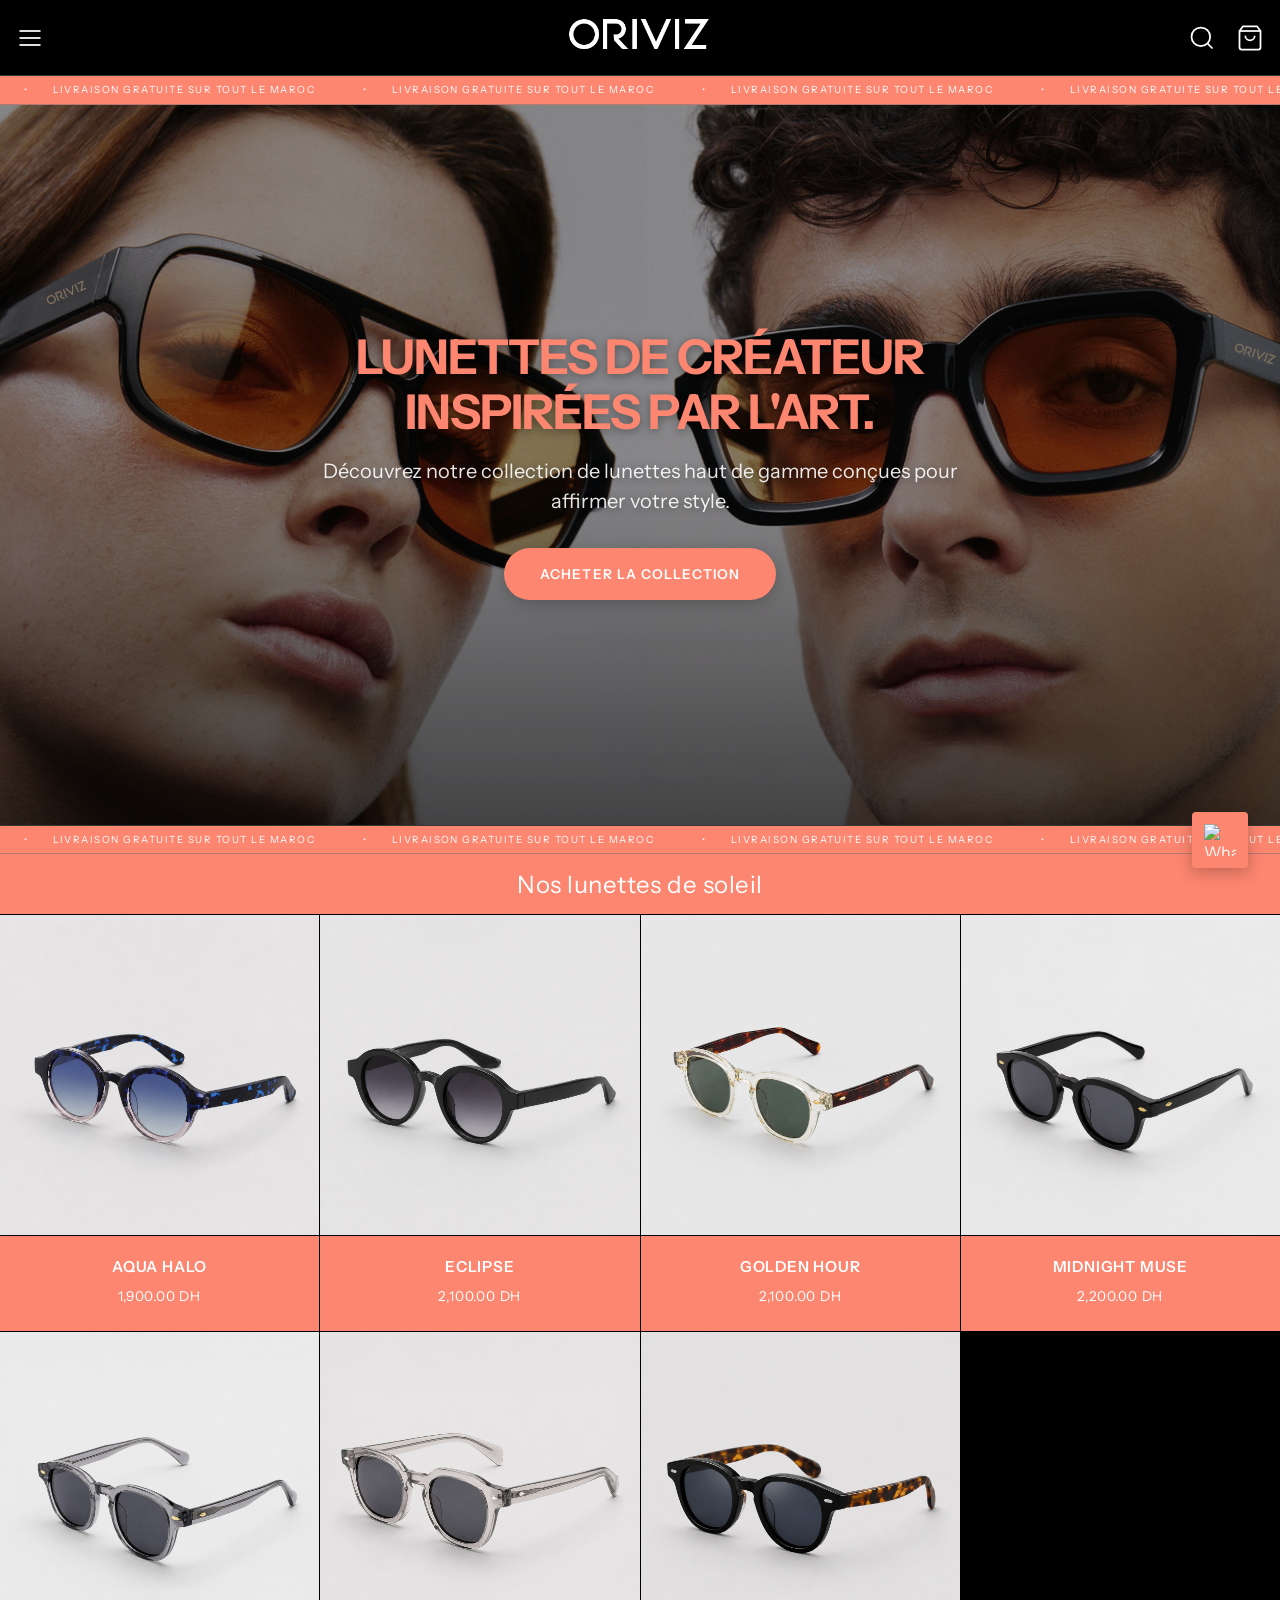
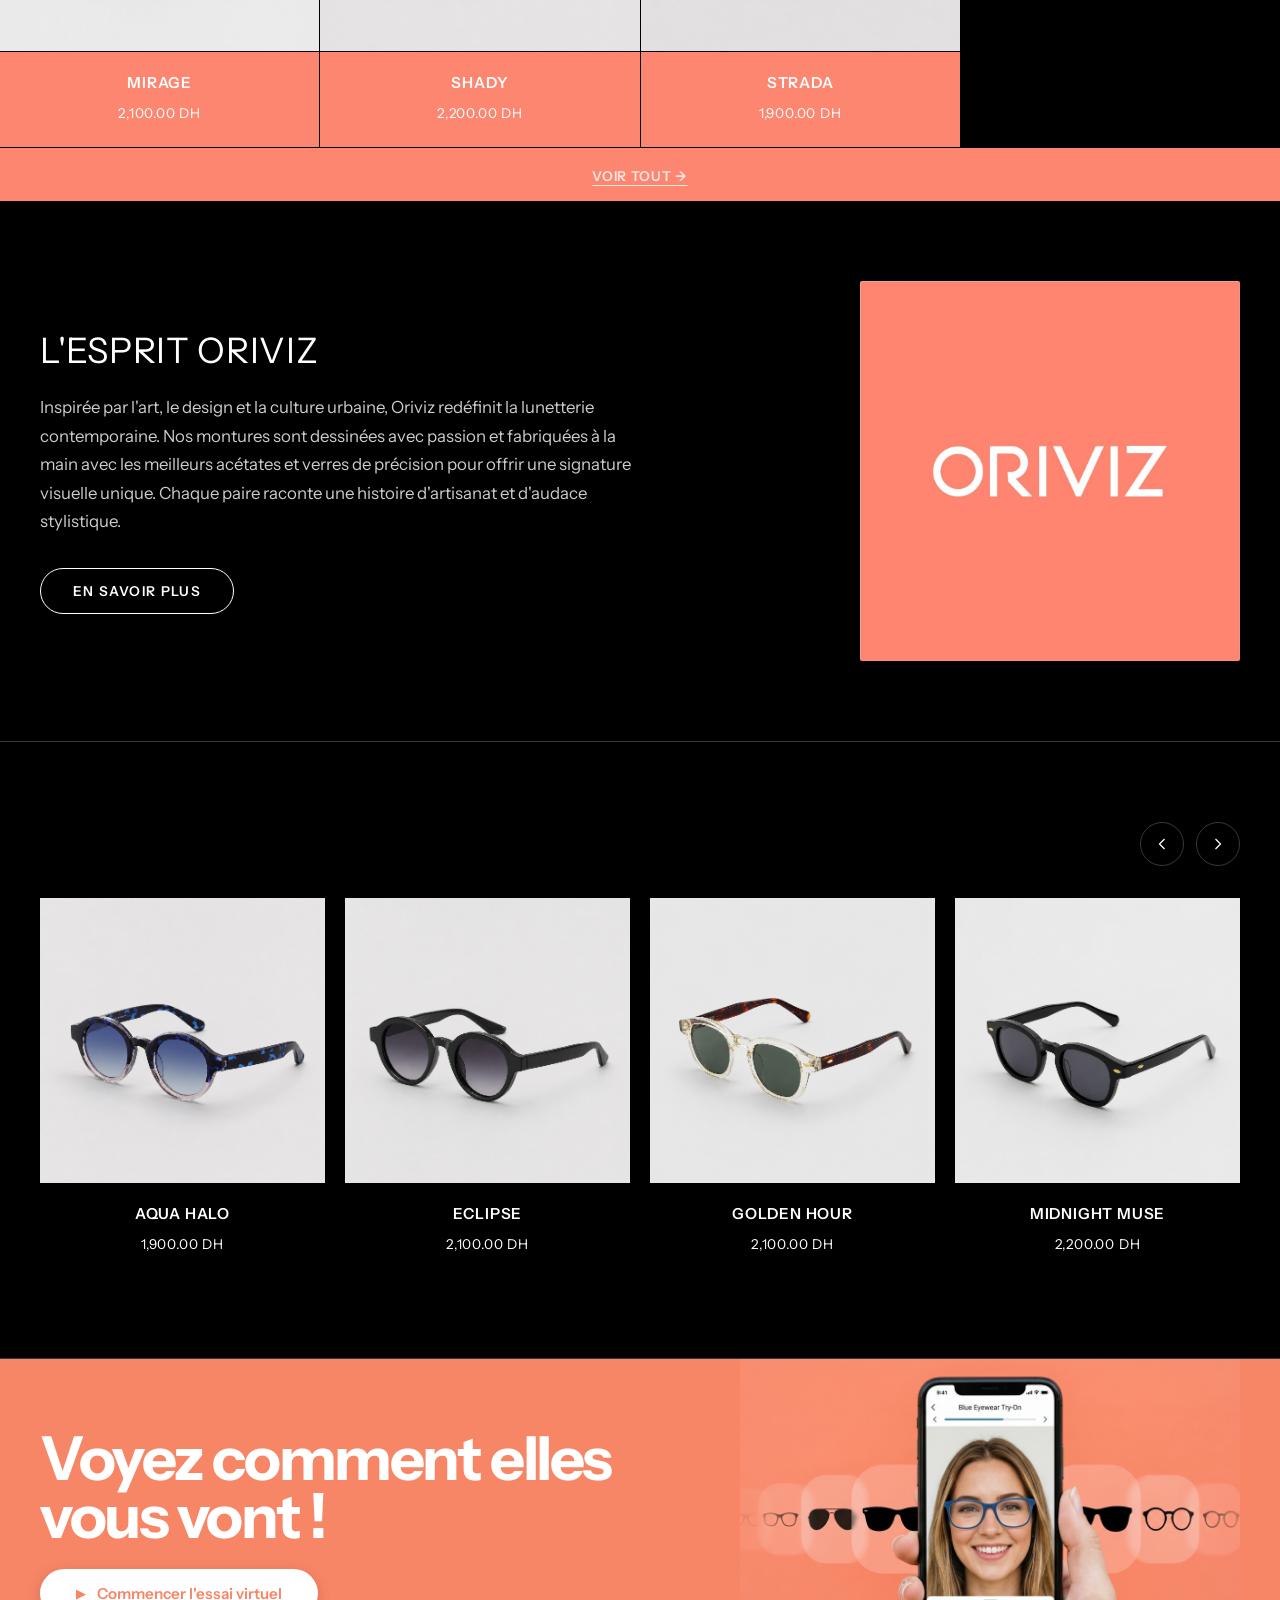
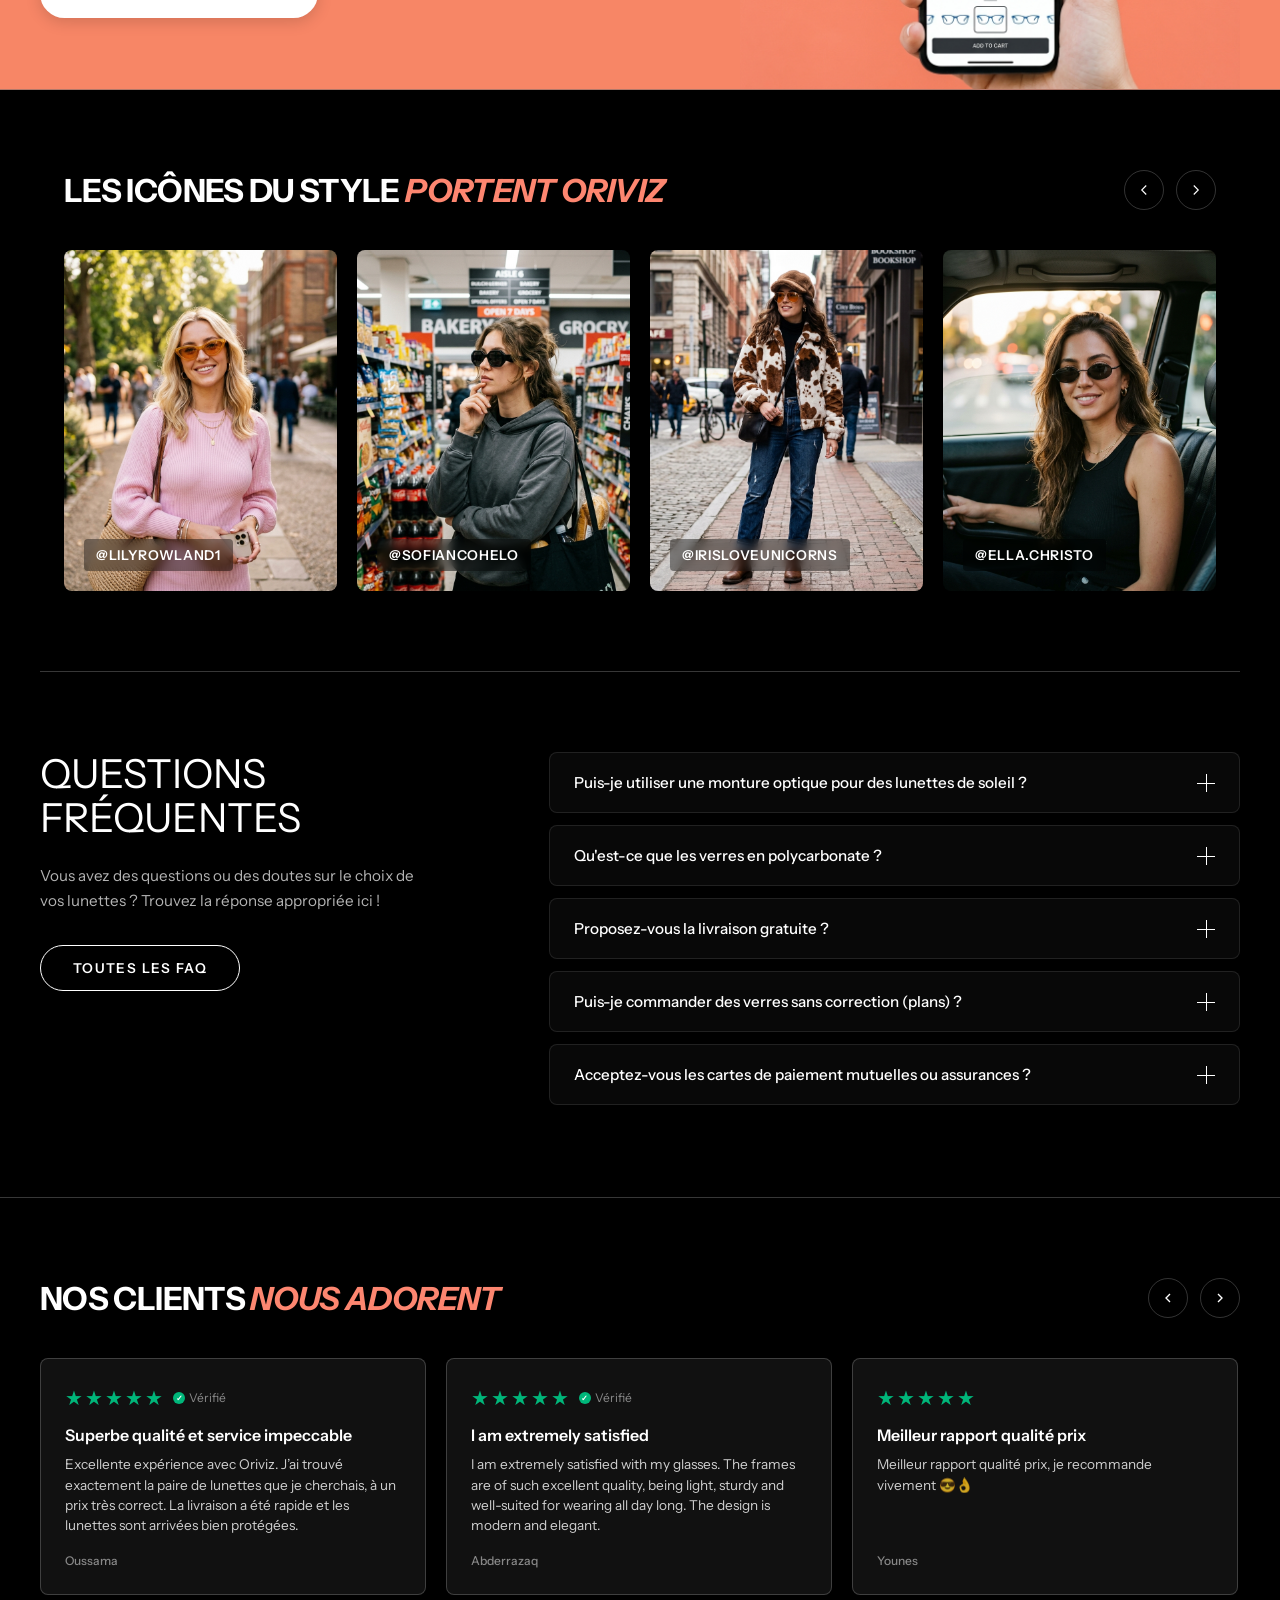
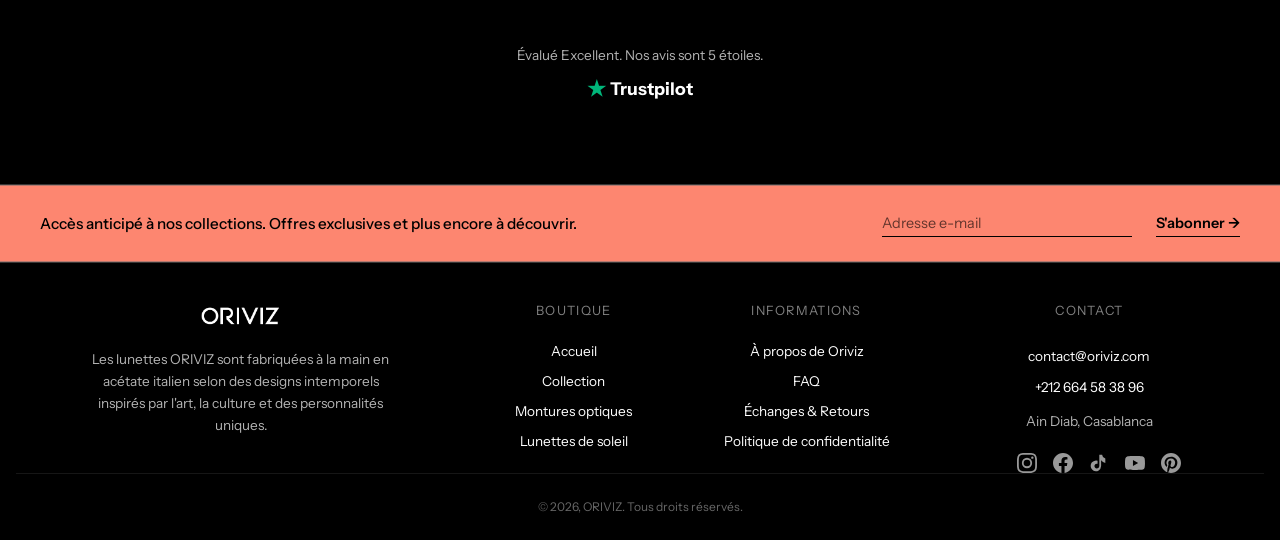
==== index.html @ ab77a243 "Initial commit – ORIVIZ website" ====
<!DOCTYPE html>
<html lang="fr">
<head>
  <meta charset="UTF-8">
  <meta name="viewport" content="width=device-width, initial-scale=1.0">
  <meta name="description" content="ORIVIZ — Lunettes de créateur fabriquées à la main en acétate italien. Montures optiques et lunettes de soleil premium inspirées par l'art, livrées gratuitement au Maroc.">
  <meta name="keywords" content="lunettes maroc, lunettes de soleil maroc, montures optiques maroc, lunettes créateur, acétate italien, lunettes haut de gamme, oriviz, eyewear casablanca, acheter lunettes en ligne maroc, lunettes de vue maroc">
  <meta name="robots" content="index, follow">
  <meta property="og:title" content="ORIVIZ | Lunettes de Créateur Fabriquées à la Main — Maroc">
  <meta property="og:description" content="Découvrez les lunettes ORIVIZ fabriquées artisanalement en acétate italien. Livraison gratuite sur tout le Maroc.">
  <meta property="og:type" content="website">
  <meta property="og:locale" content="fr_MA">
  <meta name="twitter:card" content="summary_large_image">
  <meta name="twitter:title" content="ORIVIZ | Lunettes de Créateur — Maroc">
  <meta name="twitter:description" content="Lunettes premium fabriquées à la main, inspirées par l'art et la culture. Livraison gratuite au Maroc.">
  <title>ORIVIZ | Official website – Oriviz</title>
  <link rel="stylesheet" href="css/style.css">
  <link rel="icon" type="image/png" href="/images/favicon.png">
</head>
<body>

  <!-- ====== OVERLAY ====== -->
  <div id="overlay" class="overlay"></div>

  <!-- ====== MENU DRAWER ====== -->
  <aside class="menu-drawer" aria-label="Navigation menu">
    <div class="drawer-header">
      <span style="font-size:0.85rem;">Menu</span>
      <button id="btn-menu-close" class="drawer-close" aria-label="Close menu">
        <svg viewBox="0 0 24 24" stroke="currentColor" fill="none" stroke-width="1.5"><line x1="18" y1="6" x2="6" y2="18"/><line x1="6" y1="6" x2="18" y2="18"/></svg>
        Fermer
      </button>
    </div>
    <nav id="drawer-nav"></nav>
    <div class="drawer-footer">
      <a href="https://www.instagram.com/oriviz.eyewear/" target="_blank" rel="noopener" aria-label="Instagram" style="display: inline-flex; align-items: center; justify-content: center; opacity: 0.6; transition: opacity 0.2s; color: inherit;"><svg viewBox="0 0 24 24" width="20" height="20" fill="currentColor"><path d="M12 2.163c3.204 0 3.584.012 4.85.07 3.252.148 4.771 1.691 4.919 4.919.058 1.265.069 1.645.069 4.849 0 3.205-.012 3.584-.069 4.849-.149 3.225-1.664 4.771-4.919 4.919-1.266.058-1.644.07-4.85.07-3.204 0-3.584-.012-4.849-.07-3.26-.149-4.771-1.699-4.919-4.92-.058-1.265-.07-1.644-.07-4.849 0-3.204.013-3.583.07-4.849.149-3.227 1.664-4.771 4.919-4.919 1.266-.057 1.645-.069 4.849-.069zM12 0C8.741 0 8.333.014 7.053.072 2.695.272.273 2.69.073 7.051.014 8.333 0 8.741 0 12c0 3.259.014 3.668.072 4.948.2 4.358 2.618 6.78 6.98 6.98 1.281.058 1.689.072 4.948.072 3.259 0 3.668-.014 4.948-.072 4.354-.2 6.782-2.618 6.979-6.98.059-1.28.073-1.689.073-4.948 0-3.259-.014-3.667-.072-4.947-.196-4.354-2.617-6.78-6.979-6.98C15.668.014 15.259 0 12 0zm0 5.838a6.162 6.162 0 100 12.324 6.162 6.162 0 000-12.324zM12 16a4 4 0 110-8 4 4 0 010 8zm6.406-11.845a1.44 1.44 0 100 2.881 1.44 1.44 0 000-2.881z"/></svg></a>
      <a href="https://www.facebook.com/oriviz.eyewear" target="_blank" rel="noopener" aria-label="Facebook" style="display: inline-flex; align-items: center; justify-content: center; opacity: 0.6; transition: opacity 0.2s; color: inherit;"><svg viewBox="0 0 24 24" width="20" height="20" fill="currentColor"><path d="M24 12.073c0-6.627-5.373-12-12-12s-12 5.373-12 12c0 5.99 4.388 10.954 10.125 11.854v-8.385H7.078v-3.47h3.047V9.43c0-3.007 1.792-4.669 4.533-4.669 1.312 0 2.686.235 2.686.235v2.953H15.83c-1.491 0-1.956.925-1.956 1.874v2.25h3.328l-.532 3.47h-2.796v8.385C19.612 23.027 24 18.062 24 12.073z"/></svg></a>
      <a href="https://www.tiktok.com/@oriviz.eyewear" target="_blank" rel="noopener" aria-label="TikTok" style="display: inline-flex; align-items: center; justify-content: center; opacity: 0.6; transition: opacity 0.2s; color: inherit;"><svg viewBox="0 0 24 24" width="20" height="20" fill="currentColor"><path d="M19.59 6.69a4.83 4.83 0 0 1-3.77-4.25V2h-3.45v13.67a2.89 2.89 0 0 1-5.2 1.74 2.89 2.89 0 0 1 2.31-4.64 2.93 2.93 0 0 1 .8.11V9.4a6.27 6.27 0 0 0-3.11-.12A6.35 6.35 0 0 0 2 15.63a6.35 6.35 0 0 0 9.21 5.56 6.3 6.3 0 0 0 3.32-5.46V8.66A8.3 8.3 0 0 0 19.59 12V6.69z"/></svg></a>
      <a href="https://www.youtube.com/@oriviz.eyewear" target="_blank" rel="noopener" aria-label="YouTube" style="display: inline-flex; align-items: center; justify-content: center; opacity: 0.6; transition: opacity 0.2s; color: inherit;"><svg viewBox="0 0 24 24" width="20" height="20" fill="currentColor"><path d="M23.498 6.163a3.003 3.003 0 0 0-2.11-2.11C19.518 3.545 12 3.545 12 3.545s-7.518 0-9.388.507a3.003 3.003 0 0 0-2.11 2.11C0 8.033 0 12 0 12s0 3.967.502 5.837a3.003 3.003 0 0 0 2.11 2.11c1.87.507 9.388.507 9.388.507s7.518 0 9.388-.507a3.003 3.003 0 0 0 2.11-2.11C24 15.967 24 12 24 12s0-3.967-.502-5.837zM9.545 15.568V8.432L15.818 12l-6.273 3.568z"/></svg></a>
      <a href="https://www.pinterest.com/oriviz/" target="_blank" rel="noopener" aria-label="Pinterest" style="display: inline-flex; align-items: center; justify-content: center; opacity: 0.6; transition: opacity 0.2s; color: inherit;"><svg viewBox="0 0 24 24" width="20" height="20" fill="currentColor"><path d="M12 0C5.373 0 0 5.373 0 12c0 5.084 3.163 9.426 7.627 11.174-.105-.949-.2-2.405.042-3.441.218-.937 1.407-5.965 1.407-5.965s-.359-.719-.359-1.782c0-1.668.967-2.914 2.171-2.914 1.023 0 1.518.769 1.518 1.69 0 1.029-.655 2.568-.994 3.995-.283 1.194.599 2.169 1.777 2.169 2.133 0 3.772-2.249 3.772-5.495 0-2.873-2.064-4.882-5.012-4.882-3.414 0-5.418 2.561-5.418 5.207 0 1.031.397 2.138.893 2.738a.36.36 0 0 1 .083.345l-.333 1.36c-.053.22-.174.267-.402.161-1.499-.698-2.436-2.889-2.436-4.649 0-3.785 2.75-7.262 7.929-7.262 4.163 0 7.398 2.967 7.398 6.931 0 4.136-2.607 7.464-6.227 7.464-1.216 0-2.359-.631-2.75-1.378l-.748 2.853c-.27 1.029-.999 2.321-1.49 3.116C9.937 23.77 10.942 24 12 24c6.627 0 12-5.373 12-12S18.627 0 12 0z"/></svg></a>
      <a href="https://www.linkedin.com/company/oriviz/" target="_blank" rel="noopener" aria-label="LinkedIn" style="display: inline-flex; align-items: center; justify-content: center; opacity: 0.6; transition: opacity 0.2s; color: inherit;"><svg viewBox="0 0 24 24" width="20" height="20" fill="currentColor"><path d="M20.447 20.452h-3.554v-5.569c0-1.328-.027-3.037-1.852-3.037-1.853 0-2.136 1.445-2.136 2.939v5.667H9.351V9h3.414v1.561h.046c.477-.9 1.637-1.85 3.37-1.85 3.601 0 4.267 2.37 4.267 5.455v6.286zM5.337 7.433c-1.144 0-2.063-.926-2.063-2.065 0-1.138.92-2.063 2.063-2.063 1.14 0 2.064.925 2.064 2.063 0 1.139-.925 2.065-2.064 2.065zm1.782 13.019H3.555V9h3.564v11.452zM22.225 0H1.771C.792 0 0 .774 0 1.729v20.542C0 23.227.792 24 1.771 24h20.451C23.2 24 24 23.227 24 22.271V1.729C24 .774 23.2 0 22.222 0h.003z"/></svg></a>
    </div>
  </aside>

  <!-- ====== CART DRAWER ====== -->
  <aside class="cart-drawer" aria-label="Shopping cart">
    <div class="drawer-header">
      <div class="cart-title-row">
        <h2>Votre panier</h2>
        <span>(<span id="cart-count">0</span>)</span>
      </div>
      <button id="btn-cart-close" class="drawer-close" aria-label="Close cart">
        <svg viewBox="0 0 24 24" stroke="currentColor" fill="none" stroke-width="1.5"><line x1="18" y1="6" x2="6" y2="18"/><line x1="6" y1="6" x2="18" y2="18"/></svg>
        Fermer
      </button>
    </div>
    <div class="cart-items" id="cart-items"></div>
    <div id="cart-empty" class="cart-empty-msg">Votre panier est actuellement vide.</div>
    <div class="cart-footer" id="cart-footer-section" style="display:none;">
      <div class="cart-subtotal">
        <span>Sous-total</span>
        <span id="cart-subtotal-amount">0,00 DH</span>
      </div>
      <div class="cart-shipping-note">Livraison gratuite sur tout le Maroc.</div>
      <button id="btn-checkout" class="btn-checkout">Passer la commande</button>
      <a href="#" id="cart-continue-shopping" class="cart-continue">Continuer vos achats</a>
    </div>
  </aside>

  <!-- ====== SEARCH MODAL ====== -->
  <div id="search-modal" class="search-modal">
    <div class="search-modal-inner">
      <div class="search-input-wrap">
        <svg viewBox="0 0 24 24"><circle cx="11" cy="11" r="8"/><line x1="21" y1="21" x2="16.65" y2="16.65"/></svg>
        <input type="text" id="search-input" placeholder="Rechercher des produits..." autocomplete="off">
        <button id="search-close" style="font-size:0.85rem;opacity:0.6;">ÉCHAP</button>
      </div>
      <div id="search-results" class="search-results"></div>
      <div class="search-close-hint">Appuyez sur ÉCHAP ou cliquez à l'extérieur pour fermer</div>
    </div>
  </div>

  <!-- ====== PRODUCT MODAL ====== -->
  <div id="product-modal" class="product-modal">
    <button id="modal-close" class="modal-close-btn" aria-label="Close">
      <svg viewBox="0 0 24 24" stroke="currentColor" fill="none" stroke-width="1.5"><line x1="18" y1="6" x2="6" y2="18"/><line x1="6" y1="6" x2="18" y2="18"/></svg>
    </button>
    <div class="product-modal-content">
      <div class="modal-image">
        <img id="modal-product-image" src="" alt="">
      </div>
      <div class="modal-details">
        <h2 id="modal-product-name"></h2>
        <div class="modal-price" id="modal-product-price"></div>
        <p class="modal-desc" id="modal-product-desc"></p>
        <button id="modal-add-btn" class="modal-add-btn" data-id="">Ajouter au panier</button>
      </div>
    </div>
  </div>

  <!-- ====== HEADER ====== -->
  <header class="site-header" id="home">
    <div class="header-inner">
      <div class="header-left">
        <button id="btn-menu" class="header-btn btn-menu-toggle" aria-label="Open menu">
          <svg viewBox="0 0 24 24"><line x1="3" y1="6" x2="21" y2="6"/><line x1="3" y1="12" x2="21" y2="12"/><line x1="3" y1="18" x2="21" y2="18"/></svg>
        </button>
      </div>

      <div class="header-center">
        <a href="#home" class="logo-link">
          <img class="logo-img" src="/images/logo.png" alt="ORIVIZ">
        </a>
      </div>

      <div class="header-right">
        <button id="btn-search" class="header-btn" aria-label="Search">
          <svg viewBox="0 0 24 24"><circle cx="11" cy="11" r="8"/><line x1="21" y1="21" x2="16.65" y2="16.65"/></svg>
        </button>
        <button id="btn-cart" class="header-btn" aria-label="Cart">
          <svg viewBox="0 0 24 24"><path d="M6 2L3 6v14a2 2 0 002 2h14a2 2 0 002-2V6l-3-4z"/><line x1="3" y1="6" x2="21" y2="6"/><path d="M16 10a4 4 0 01-8 0"/></svg>
          <span id="header-cart-count" class="cart-count" style="display:none;">0</span>
        </button>
      </div>
    </div>
  </header>

  <!-- ====== MAIN CONTENT ====== -->
  <main>

    <!-- Marquee 1 -->
    <section class="marquee-section marquee-section--accent">
      <div class="marquee-container"></div>
    </section>

    <!-- Hero Slider -->
    <section class="hero-section">
      <div class="hero-slider" id="hero-slider"></div>
      <div class="hero-content">
        <h1 class="hero-title">Lunettes de créateur inspirées par l'art.</h1>
        <p class="hero-desc">Découvrez notre collection de lunettes haut de gamme conçues pour affirmer votre style.</p>
        <a href="/shop" class="hero-cta-btn">Acheter la collection</a>
      </div>
    </section>

    <!-- Marquee 2 -->
    <section class="marquee-section marquee-section--accent">
      <div class="marquee-container"></div>
    </section>

    <!-- ===== PRESCRIPTION GLASSES ===== -->
    <section id="frames" class="section--accent">
      <div class="section-heading">
        <h2>Nos lunettes de soleil</h2>
      </div>
      <div class="product-grid" id="grid-frames"></div>
      <div class="section-footer">
        <a href="/shop" class="view-all-link">Voir tout &rarr;</a>
      </div>
    </section>
    <!-- ===== BRAND STORY SECTION ===== -->
    <section class="brand-story-section">
      <div class="brand-story-container">
        <div class="brand-story-content">
          <h2 class="brand-story-title">L'Esprit Oriviz</h2>
          <p class="brand-story-text">
            Inspirée par l'art, le design et la culture urbaine, Oriviz redéfinit la lunetterie contemporaine. Nos montures sont dessinées avec passion et fabriquées à la main avec les meilleurs acétates et verres de précision pour offrir une signature visuelle unique. Chaque paire raconte une histoire d'artisanat et d'audace stylistique.
          </p>
          <a href="/about" class="brand-story-btn">En savoir plus</a>
        </div>
        <div class="brand-story-image-wrap">
          <img src="/images/oriviz-brand.png" alt="L'Esprit Oriviz" loading="lazy">
        </div>
      </div>
    </section>






    <!-- ===== PRODUCT CAROUSEL SECTION ===== -->
    <section class="product-carousel-section">
      <div class="product-carousel-header">
        <div class="product-carousel-nav">
          <button id="prod-prev" class="prod-nav-btn" aria-label="Précédent">
            <svg viewBox="0 0 24 24" fill="none" stroke="currentColor" stroke-width="1.5"><polyline points="15 18 9 12 15 6"/></svg>
          </button>
          <button id="prod-next" class="prod-nav-btn" aria-label="Suivant">
            <svg viewBox="0 0 24 24" fill="none" stroke="currentColor" stroke-width="1.5"><polyline points="9 18 15 12 9 6"/></svg>
          </button>
        </div>
      </div>

      <div class="product-carousel-container" id="product-slider">
        <!-- Rendered dynamically via javascript -->
      </div>
    </section>

    <!-- ===== VIRTUAL TRY-ON BANNER ===== -->
    <section class="virtual-tryon-section">
      <div class="virtual-tryon-container">
        <div class="virtual-tryon-content">
          <h2 class="virtual-tryon-title">Voyez comment elles vous vont !</h2>
          <div class="virtual-tryon-btn-wrapper" id="tryon-wrapper">
            <button class="virtual-tryon-btn" type="button">
              <span class="play-icon">&#9654;</span> Commencer l'essai virtuel
            </button>
            <span class="virtual-tryon-tooltip">Bientôt disponible !</span>
          </div>
        </div>
        <div class="virtual-tryon-image">
          <img src="/images/virtual_tryon_mockup.png" alt="Essai Virtuel Oriviz" loading="lazy">
        </div>
      </div>
    </section>

    <!-- ===== STYLE ICONS (UGC CAROUSEL) ===== -->
    <section class="ugc-section">
      <div class="ugc-header">
        <h2 class="ugc-title">Les icônes du style <span class="italic-accent">portent Oriviz</span></h2>
        <div class="ugc-nav">
          <button id="ugc-prev" class="ugc-nav-btn" aria-label="Précédent">
            <svg viewBox="0 0 24 24" fill="none" stroke="currentColor" stroke-width="1.5"><polyline points="15 18 9 12 15 6"/></svg>
          </button>
          <button id="ugc-next" class="ugc-nav-btn" aria-label="Suivant">
            <svg viewBox="0 0 24 24" fill="none" stroke="currentColor" stroke-width="1.5"><polyline points="9 18 15 12 9 6"/></svg>
          </button>
        </div>
      </div>
      
      <div class="ugc-carousel-container" id="ugc-carousel">
        <div class="ugc-card">
          <img src="images/ugc_lily.png" alt="@LILYROWLAND1">
          <div class="ugc-handle">@LILYROWLAND1</div>
        </div>
        <div class="ugc-card">
          <img src="images/ugc_sofia.png" alt="@SOFIANCOHELO">
          <div class="ugc-handle">@SOFIANCOHELO</div>
        </div>
        <div class="ugc-card">
          <img src="images/ugc_iris.png" alt="@IRISLOVEUNICORNS">
          <div class="ugc-handle">@IRISLOVEUNICORNS</div>
        </div>
        <div class="ugc-card">
          <img src="images/ugc_ella.png" alt="@ELLA.CHRISTO">
          <div class="ugc-handle">@ELLA.CHRISTO</div>
        </div>
      </div>
    </section>

    <!-- ===== HOME FAQ SECTION ===== -->
    <section class="home-faq-section">
      <div class="home-faq-container">
        <!-- Left Column: Titles & Button -->
        <div class="home-faq-info">
          <h2 class="home-faq-title">Questions<br>Fréquentes</h2>
          <p class="home-faq-subtitle">Vous avez des questions ou des doutes sur le choix de vos lunettes ? Trouvez la réponse appropriée ici !</p>
          <a href="/faq" class="home-faq-btn">Toutes les FAQ</a>
        </div>

        <!-- Right Column: Accordion -->
        <div class="home-faq-accordion">
          <div class="accordion-item">
            <button class="accordion-trigger">
              <span>Puis-je utiliser une monture optique pour des lunettes de soleil ?</span>
              <span class="icon-plus"></span>
            </button>
            <div class="accordion-content">
              <div class="accordion-content-inner">
                Oui, la plupart de nos montures optiques peuvent être équipées de verres solaires teintés, avec ou sans correction.
              </div>
            </div>
          </div>

          <div class="accordion-item">
            <button class="accordion-trigger">
              <span>Qu'est-ce que les verres en polycarbonate ?</span>
              <span class="icon-plus"></span>
            </button>
            <div class="accordion-content">
              <div class="accordion-content-inner">
                Le polycarbonate est un matériau ultra-léger et extrêmement résistant aux impacts, idéal pour un usage quotidien et les activités sportives de plein air.
              </div>
            </div>
          </div>

          <div class="accordion-item">
            <button class="accordion-trigger">
              <span>Proposez-vous la livraison gratuite ?</span>
              <span class="icon-plus"></span>
            </button>
            <div class="accordion-content">
              <div class="accordion-content-inner">
                Oui, nous offrons la livraison standard gratuite pour toutes les commandes au Maroc sans minimum d'achat.
              </div>
            </div>
          </div>

          <div class="accordion-item">
            <button class="accordion-trigger">
              <span>Puis-je commander des verres sans correction (plans) ?</span>
              <span class="icon-plus"></span>
            </button>
            <div class="accordion-content">
              <div class="accordion-content-inner">
                Absolument. Si vous portez des lunettes uniquement pour le style ou la protection contre la lumière bleue, vous pouvez choisir des verres sans correction (plans).
              </div>
            </div>
          </div>

          <div class="accordion-item">
            <button class="accordion-trigger">
              <span>Acceptez-vous les cartes de paiement mutuelles ou assurances ?</span>
              <span class="icon-plus"></span>
            </button>
            <div class="accordion-content">
              <div class="accordion-content-inner">
                Nous fournissons une facture détaillée et certifiée pour chaque commande afin de vous permettre de demander votre remboursement auprès de votre mutuelle ou assurance santé.
              </div>
            </div>
          </div>
        </div>
      </div>
    </section>

    <!-- ===== TRUSTPILOT REVIEWS CAROUSEL ===== -->
    <section class="trustpilot-section">
      <div class="tp-container">
        <div class="tp-header">
          <h2 class="tp-title">Nos clients <span class="italic-accent">nous adorent</span></h2>
          <div class="tp-nav">
            <button id="tp-prev" class="tp-nav-btn" aria-label="Précédent">
              <svg viewBox="0 0 24 24" fill="none" stroke="currentColor" stroke-width="2"><polyline points="15 18 9 12 15 6"/></svg>
            </button>
            <button id="tp-next" class="tp-nav-btn" aria-label="Suivant">
              <svg viewBox="0 0 24 24" fill="none" stroke="currentColor" stroke-width="2"><polyline points="9 18 15 12 9 6"/></svg>
            </button>
          </div>
        </div>
        
        <div class="tp-carousel-container" id="tp-carousel">
          <!-- Review 1: Oussama -->
          <div class="tp-card">
            <div class="tp-stars">
              <span class="tp-star-icon">★★★★★</span>
              <span class="tp-verified"><span class="tp-check">✓</span> Vérifié</span>
            </div>
            <h3 class="tp-review-title">Superbe qualité et service impeccable</h3>
            <p class="tp-review-body">Excellente expérience avec Oriviz. J’ai trouvé exactement la paire de lunettes que je cherchais, à un prix très correct. La livraison a été rapide et les lunettes sont arrivées bien protégées.</p>
            <div class="tp-reviewer">Oussama</div>
          </div>
          
          <!-- Review 2: Abderrazaq -->
          <div class="tp-card">
            <div class="tp-stars">
              <span class="tp-star-icon">★★★★★</span>
              <span class="tp-verified"><span class="tp-check">✓</span> Vérifié</span>
            </div>
            <h3 class="tp-review-title">I am extremely satisfied</h3>
            <p class="tp-review-body">I am extremely satisfied with my glasses. The frames are of such excellent quality, being light, sturdy and well-suited for wearing all day long. The design is modern and elegant.</p>
            <div class="tp-reviewer">Abderrazaq</div>
          </div>

          <!-- Review 3: Younes -->
          <div class="tp-card">
            <div class="tp-stars">
              <span class="tp-star-icon">★★★★★</span>
            </div>
            <h3 class="tp-review-title">Meilleur rapport qualité prix</h3>
            <p class="tp-review-body">Meilleur rapport qualité prix, je recommande vivement 😎👌</p>
            <div class="tp-reviewer">Younes</div>
          </div>
 
          <!-- Review 4: Hamza -->
          <div class="tp-card">
            <div class="tp-stars">
              <span class="tp-star-icon">★★★★★</span>
            </div>
            <h3 class="tp-review-title">I’m really impressed with this brand</h3>
            <p class="tp-review-body">The customer service is friendly and helpful. Delivery was super fast. The sunglasses are truly premium quality stylish, durable, and exactly as described.</p>
            <div class="tp-reviewer">Hamza</div>
          </div>
 
          <!-- Review 5: Issam -->
          <div class="tp-card">
            <div class="tp-stars">
              <span class="tp-star-icon">★★★★★</span>
            </div>
            <h3 class="tp-review-title">I buy one from you is very top...</h3>
            <p class="tp-review-body">I buy one from you is very top quality....👍</p>
            <div class="tp-reviewer">Issam</div>
          </div>
 
          <!-- Review 6: Aymane -->
          <div class="tp-card">
            <div class="tp-stars">
              <span class="tp-star-icon">★★★★★</span>
            </div>
            <h3 class="tp-review-title">Very good quality sunglasses 💯</h3>
            <p class="tp-review-body">Sunglasses are absolutely beautiful with great materials. Highly recommend this brand.</p>
            <div class="tp-reviewer">Aymane</div>
          </div>
        </div>
 
        <!-- Trustpilot Footer -->
        <div class="tp-footer">
          <p>Évalué Excellent. Nos avis sont 5 étoiles.</p>
          <a href="https://www.trustpilot.com/review/oriviz.com" target="_blank" rel="noopener" class="tp-logo-link">
            <span class="tp-star-green">★</span> Trustpilot
          </a>
        </div>
      </div>
    </section>

    <!-- ===== NEWSLETTER ===== -->
    <section class="newsletter-section">
      <div class="newsletter-container">
        <p class="newsletter-text">Accès anticipé à nos collections. Offres exclusives et plus encore à découvrir.</p>
        <form id="newsletter-form" class="newsletter-form">
          <input type="email" placeholder="Adresse e-mail" required autocomplete="email">
          <button type="submit" class="newsletter-btn">S'abonner &rarr;</button>
        </form>
      </div>
    </section>

  </main>

  <!-- ====== FOOTER ====== -->
  <footer class="site-footer" id="contact">
    <div class="footer-grid">
      <div class="footer-col">
        <h3>Boutique</h3>
        <div id="footer-links"></div>
      </div>
      <div class="footer-col">
        <h3>Informations</h3>
        <a href="/retours">Échanges &amp; Retours</a>
        <a href="/faq">FAQ</a>
        <a href="/about">À propos d'Oriviz</a>
        <a href="/privacy">Politique de confidentialité</a>
      </div>
      <div class="footer-col">
        <h3>Suivez-nous</h3>
        <div class="footer-social-row" style="display: flex; gap: 16px; margin-top: 12px; align-items: center;">
          <a href="https://www.instagram.com/oriviz.eyewear/" target="_blank" rel="noopener" aria-label="Instagram" style="display: inline-flex; align-items: center; justify-content: center; opacity: 0.6; transition: opacity 0.2s; color: inherit;"><svg viewBox="0 0 24 24" width="20" height="20" fill="currentColor"><path d="M12 2.163c3.204 0 3.584.012 4.85.07 3.252.148 4.771 1.691 4.919 4.919.058 1.265.069 1.645.069 4.849 0 3.205-.012 3.584-.069 4.849-.149 3.225-1.664 4.771-4.919 4.919-1.266.058-1.644.07-4.85.07-3.204 0-3.584-.012-4.849-.07-3.26-.149-4.771-1.699-4.919-4.92-.058-1.265-.07-1.644-.07-4.849 0-3.204.013-3.583.07-4.849.149-3.227 1.664-4.771 4.919-4.919 1.266-.057 1.645-.069 4.849-.069zM12 0C8.741 0 8.333.014 7.053.072 2.695.272.273 2.69.073 7.051.014 8.333 0 8.741 0 12c0 3.259.014 3.668.072 4.948.2 4.358 2.618 6.78 6.98 6.98 1.281.058 1.689.072 4.948.072 3.259 0 3.668-.014 4.948-.072 4.354-.2 6.782-2.618 6.979-6.98.059-1.28.073-1.689.073-4.948 0-3.259-.014-3.667-.072-4.947-.196-4.354-2.617-6.78-6.979-6.98C15.668.014 15.259 0 12 0zm0 5.838a6.162 6.162 0 100 12.324 6.162 6.162 0 000-12.324zM12 16a4 4 0 110-8 4 4 0 010 8zm6.406-11.845a1.44 1.44 0 100 2.881 1.44 1.44 0 000-2.881z"/></svg></a>
          <a href="https://www.facebook.com/oriviz.eyewear" target="_blank" rel="noopener" aria-label="Facebook" style="display: inline-flex; align-items: center; justify-content: center; opacity: 0.6; transition: opacity 0.2s; color: inherit;"><svg viewBox="0 0 24 24" width="20" height="20" fill="currentColor"><path d="M24 12.073c0-6.627-5.373-12-12-12s-12 5.373-12 12c0 5.99 4.388 10.954 10.125 11.854v-8.385H7.078v-3.47h3.047V9.43c0-3.007 1.792-4.669 4.533-4.669 1.312 0 2.686.235 2.686.235v2.953H15.83c-1.491 0-1.956.925-1.956 1.874v2.25h3.328l-.532 3.47h-2.796v8.385C19.612 23.027 24 18.062 24 12.073z"/></svg></a>
          <a href="https://www.tiktok.com/@oriviz.eyewear" target="_blank" rel="noopener" aria-label="TikTok" style="display: inline-flex; align-items: center; justify-content: center; opacity: 0.6; transition: opacity 0.2s; color: inherit;"><svg viewBox="0 0 24 24" width="20" height="20" fill="currentColor"><path d="M19.59 6.69a4.83 4.83 0 0 1-3.77-4.25V2h-3.45v13.67a2.89 2.89 0 0 1-5.2 1.74 2.89 2.89 0 0 1 2.31-4.64 2.93 2.93 0 0 1 .8.11V9.4a6.27 6.27 0 0 0-3.11-.12A6.35 6.35 0 0 0 2 15.63a6.35 6.35 0 0 0 9.21 5.56 6.3 6.3 0 0 0 3.32-5.46V8.66A8.3 8.3 0 0 0 19.59 12V6.69z"/></svg></a>
          <a href="https://www.youtube.com/@oriviz.eyewear" target="_blank" rel="noopener" aria-label="YouTube" style="display: inline-flex; align-items: center; justify-content: center; opacity: 0.6; transition: opacity 0.2s; color: inherit;"><svg viewBox="0 0 24 24" width="20" height="20" fill="currentColor"><path d="M23.498 6.163a3.003 3.003 0 0 0-2.11-2.11C19.518 3.545 12 3.545 12 3.545s-7.518 0-9.388.507a3.003 3.003 0 0 0-2.11 2.11C0 8.033 0 12 0 12s0 3.967.502 5.837a3.003 3.003 0 0 0 2.11 2.11c1.87.507 9.388.507 9.388.507s7.518 0 9.388-.507a3.003 3.003 0 0 0 2.11-2.11C24 15.967 24 12 24 12s0-3.967-.502-5.837zM9.545 15.568V8.432L15.818 12l-6.273 3.568z"/></svg></a>
          <a href="https://www.pinterest.com/oriviz/" target="_blank" rel="noopener" aria-label="Pinterest" style="display: inline-flex; align-items: center; justify-content: center; opacity: 0.6; transition: opacity 0.2s; color: inherit;"><svg viewBox="0 0 24 24" width="20" height="20" fill="currentColor"><path d="M12 0C5.373 0 0 5.373 0 12c0 5.084 3.163 9.426 7.627 11.174-.105-.949-.2-2.405.042-3.441.218-.937 1.407-5.965 1.407-5.965s-.359-.719-.359-1.782c0-1.668.967-2.914 2.171-2.914 1.023 0 1.518.769 1.518 1.69 0 1.029-.655 2.568-.994 3.995-.283 1.194.599 2.169 1.777 2.169 2.133 0 3.772-2.249 3.772-5.495 0-2.873-2.064-4.882-5.012-4.882-3.414 0-5.418 2.561-5.418 5.207 0 1.031.397 2.138.893 2.738a.36.36 0 0 1 .083.345l-.333 1.36c-.053.22-.174.267-.402.161-1.499-.698-2.436-2.889-2.436-4.649 0-3.785 2.75-7.262 7.929-7.262 4.163 0 7.398 2.967 7.398 6.931 0 4.136-2.607 7.464-6.227 7.464-1.216 0-2.359-.631-2.75-1.378l-.748 2.853c-.27 1.029-.999 2.321-1.49 3.116C9.937 23.77 10.942 24 12 24c6.627 0 12-5.373 12-12S18.627 0 12 0z"/></svg></a>
          <a href="https://www.linkedin.com/company/oriviz/" target="_blank" rel="noopener" aria-label="LinkedIn" style="display: inline-flex; align-items: center; justify-content: center; opacity: 0.6; transition: opacity 0.2s; color: inherit;"><svg viewBox="0 0 24 24" width="20" height="20" fill="currentColor"><path d="M20.447 20.452h-3.554v-5.569c0-1.328-.027-3.037-1.852-3.037-1.853 0-2.136 1.445-2.136 2.939v5.667H9.351V9h3.414v1.561h.046c.477-.9 1.637-1.85 3.37-1.85 3.601 0 4.267 2.37 4.267 5.455v6.286zM5.337 7.433c-1.144 0-2.063-.926-2.063-2.065 0-1.138.92-2.063 2.063-2.063 1.14 0 2.064.925 2.064 2.063 0 1.139-.925 2.065-2.064 2.065zm1.782 13.019H3.555V9h3.564v11.452zM22.225 0H1.771C.792 0 0 .774 0 1.729v20.542C0 23.227.792 24 1.771 24h20.451C23.2 24 24 23.227 24 22.271V1.729C24 .774 23.2 0 22.222 0h.003z"/></svg></a>
        </div>
      </div>
    </div>
    <div class="footer-bottom">
      <span>&copy; 2026, ORIVIZ</span>
    </div>
  </footer>

  <!-- Scripts -->
  <script src="js/config.js"></script>
  <script src="js/cart.js"></script>
  <script src="js/app.js"></script>
</body>
</html>
---- css/style.css ----
/* ============================================
   LOHAUSE CLONE — MAIN STYLESHEET
   ============================================ */

/* --- Google Fonts --- */
@import url('https://fonts.googleapis.com/css2?family=Instrument+Sans:ital,wght@0,400;0,500;0,600;0,700;1,400;1,700&display=swap');

/* --- CSS Variables / Design Tokens --- */
:root {
  --color-bg: #000000;
  --color-text: #ffffff;
  --color-accent: #FD8670;
  --color-accent-contrast: #ffffff;
  --color-gridline: #6e6e6e;
  --color-bg-alt: #111111;
  --color-product-bg: #EBEBEB;

  --font-body: 'Instrument Sans', sans-serif;
  --font-heading: 'Instrument Sans', sans-serif;

  --gridline-width: 1px;
  --border-color: rgba(110, 110, 110, 0.5);

  --transition-fast: 0.2s ease;
  --transition-medium: 0.35s cubic-bezier(0.4, 0, 0.2, 1);
  --transition-slow: 0.5s cubic-bezier(0.4, 0, 0.2, 1);

  --header-height: 75px;
  --drawer-width: 420px;
  --z-header: 100;
  --z-drawer: 200;
  --z-overlay: 150;
  --z-modal: 300;
}

/* --- Reset & Base --- */
*,
*::before,
*::after {
  margin: 0;
  padding: 0;
  box-sizing: border-box;
}

html {
  font-size: 100%;
  line-height: 1.5;
  scroll-behavior: smooth;
  -webkit-font-smoothing: antialiased;
  -moz-osx-font-smoothing: grayscale;
}

body {
  font-family: var(--font-body);
  font-weight: 400;
  background-color: var(--color-bg);
  color: var(--color-text);
  min-height: 100vh;
  display: flex;
  flex-direction: column;
  overflow-x: hidden;
}

::selection {
  background-color: var(--color-text);
  color: var(--color-bg);
}

a {
  color: inherit;
  text-decoration: none;
}

ul, ol {
  list-style: none;
}

img {
  max-width: 100%;
  height: auto;
  display: block;
}

button {
  font-family: inherit;
  cursor: pointer;
  border: none;
  background: none;
  color: inherit;
  font-size: inherit;
}

input {
  font-family: inherit;
  font-size: inherit;
}

/* --- Typography --- */
h1, h2, h3, h4, h5, h6 {
  font-family: var(--font-heading);
  font-weight: 400;
  line-height: 1.3;
  letter-spacing: 0;
}

/* ============================================
   HEADER / NAVBAR
   ============================================ */
.site-header {
  position: sticky;
  top: 0;
  z-index: var(--z-header);
  background-color: var(--color-bg);
  border-bottom: var(--gridline-width) solid var(--border-color);
  backdrop-filter: blur(12px);
  -webkit-backdrop-filter: blur(12px);
}

.header-inner {
  display: flex;
  align-items: center;
  justify-content: space-between;
  height: var(--header-height);
  padding: 0 1rem;
}

.header-left,
.header-right {
  display: flex;
  align-items: center;
  gap: 1.25rem;
  flex: 1;
}

.header-right {
  justify-content: flex-end;
}

.header-center {
  display: flex;
  align-items: center;
  justify-content: center;
}

.logo-link img {
  height: 54px;
  width: auto;
  transition: opacity var(--transition-fast);
}

.logo-link:hover img {
  opacity: 0.75;
}

.header-btn {
  display: flex;
  align-items: center;
  gap: 0.35rem;
  font-size: 0.85rem;
  letter-spacing: 0.02em;
  padding: 0.4rem 0;
  position: relative;
  transition: opacity var(--transition-fast);
}

.header-btn:hover {
  opacity: 0.7;
}

.header-btn svg {
  width: 28px;
  height: 28px;
  stroke: currentColor;
  fill: none;
  stroke-width: 1.5;
}

.cart-count {
  font-size: 0.75rem;
  min-width: 16px;
  height: 16px;
  display: inline-flex;
  align-items: center;
  justify-content: center;
  background: var(--color-accent);
  color: var(--color-accent-contrast);
  border-radius: 50%;
  font-weight: 600;
}



/* ============================================
   OVERLAY (shared)
   ============================================ */
.overlay {
  position: fixed;
  inset: 0;
  background: rgba(0, 0, 0, 0.6);
  z-index: var(--z-overlay);
  opacity: 0;
  visibility: hidden;
  transition: opacity var(--transition-medium), visibility var(--transition-medium);
  backdrop-filter: blur(4px);
}

.overlay.active {
  opacity: 1;
  visibility: visible;
}

/* ============================================
   MENU DRAWER
   ============================================ */
.menu-drawer {
  position: fixed;
  top: 0;
  left: 0;
  width: min(85vw, var(--drawer-width));
  height: 100vh;
  height: 100dvh;
  background-color: var(--color-bg);
  z-index: var(--z-drawer);
  transform: translateX(-100%);
  transition: transform var(--transition-slow);
  display: flex;
  flex-direction: column;
  border-right: var(--gridline-width) solid var(--border-color);
  overflow-y: auto;
}

.menu-drawer.open {
  transform: translateX(0);
}

.drawer-header {
  display: flex;
  align-items: center;
  justify-content: space-between;
  padding: 1rem;
  border-bottom: var(--gridline-width) solid var(--border-color);
  min-height: var(--header-height);
}

.drawer-close {
  font-size: 0.85rem;
  display: flex;
  align-items: center;
  gap: 0.35rem;
  transition: opacity var(--transition-fast);
}

.drawer-close:hover {
  opacity: 0.7;
}

.drawer-close svg {
  width: 18px;
  height: 18px;
}

.menu-drawer nav {
  padding: 2rem 1.5rem;
  display: flex;
  flex-direction: column;
  gap: 0;
}

.menu-drawer nav a {
  display: block;
  padding: 0.85rem 0;
  font-size: 1.1rem;
  border-bottom: var(--gridline-width) solid var(--border-color);
  transition: color var(--transition-fast), padding-left var(--transition-fast);
}

.menu-drawer nav a:hover {
  color: var(--color-accent);
  padding-left: 0.5rem;
}

.menu-drawer .drawer-footer {
  margin-top: auto;
  padding: 1.5rem;
  border-top: var(--gridline-width) solid var(--border-color);
  display: flex;
  align-items: center;
  gap: 1.25rem;
}

.menu-drawer .drawer-footer a {
  font-size: 0.8rem;
  opacity: 0.6;
  transition: opacity var(--transition-fast);
  display: inline-flex;
  align-items: center;
  justify-content: center;
}

.menu-drawer .drawer-footer a:hover {
  opacity: 1;
}

/* ============================================
   CART DRAWER
   ============================================ */
.cart-drawer {
  position: fixed;
  top: 0;
  right: 0;
  width: min(90vw, var(--drawer-width));
  height: 100vh;
  height: 100dvh;
  background-color: var(--color-bg);
  z-index: var(--z-drawer);
  transform: translateX(100%);
  transition: transform var(--transition-slow);
  display: flex;
  flex-direction: column;
  border-left: var(--gridline-width) solid var(--border-color);
}

.cart-drawer.open {
  transform: translateX(0);
}

.cart-drawer .drawer-header {
  flex-shrink: 0;
}

.cart-title-row {
  display: flex;
  align-items: baseline;
  gap: 0.5rem;
}

.cart-title-row h2 {
  font-size: 1rem;
  font-weight: 400;
}

.cart-title-row span {
  font-size: 0.8rem;
  opacity: 0.5;
}

.cart-items {
  flex: 1;
  overflow-y: auto;
  padding: 1rem;
}

.cart-empty-msg {
  text-align: center;
  padding: 3rem 1rem;
  opacity: 0.5;
  font-size: 0.9rem;
}

.cart-item {
  display: flex;
  gap: 1rem;
  padding: 1rem 0;
  border-bottom: var(--gridline-width) solid var(--border-color);
  animation: fadeSlideIn 0.3s ease;
}

@keyframes fadeSlideIn {
  from {
    opacity: 0;
    transform: translateY(8px);
  }
  to {
    opacity: 1;
    transform: translateY(0);
  }
}

.cart-item-image {
  width: 80px;
  height: 80px;
  flex-shrink: 0;
  background: var(--color-bg-alt);
  overflow: hidden;
}

.cart-item-image img {
  width: 100%;
  height: 100%;
  object-fit: cover;
}

.cart-item-details {
  flex: 1;
  display: flex;
  flex-direction: column;
  justify-content: space-between;
}

.cart-item-name {
  font-size: 0.85rem;
  font-weight: 500;
}

.cart-item-price {
  font-size: 0.8rem;
  opacity: 0.7;
}

.cart-item-actions {
  display: flex;
  align-items: center;
  gap: 0.75rem;
}

.qty-btn {
  width: 28px;
  height: 28px;
  display: flex;
  align-items: center;
  justify-content: center;
  border: var(--gridline-width) solid var(--border-color);
  font-size: 0.9rem;
  transition: all var(--transition-fast);
}

.qty-btn:hover {
  border-color: var(--color-accent);
  color: var(--color-accent);
}

.cart-item-qty {
  font-size: 0.85rem;
  min-width: 1.5rem;
  text-align: center;
}

.cart-item-remove {
  margin-left: auto;
  font-size: 0.75rem;
  text-decoration: underline;
  opacity: 0.5;
  transition: opacity var(--transition-fast);
}

.cart-item-remove:hover {
  opacity: 1;
}

.cart-footer {
  flex-shrink: 0;
  padding: 1rem;
  border-top: var(--gridline-width) solid var(--border-color);
}

.cart-subtotal {
  display: flex;
  justify-content: space-between;
  align-items: center;
  font-size: 0.9rem;
  margin-bottom: 0.5rem;
}

.cart-shipping-note {
  font-size: 0.75rem;
  opacity: 0.5;
  margin-bottom: 1rem;
}

.btn-checkout {
  display: block;
  width: 100%;
  padding: 0.85rem;
  text-align: center;
  background: var(--color-accent);
  color: var(--color-accent-contrast);
  font-weight: 600;
  font-size: 0.85rem;
  text-transform: uppercase;
  letter-spacing: 0.1em;
  border: var(--gridline-width) solid var(--color-accent);
  border-radius: 9999px;
  transition: all var(--transition-fast);
}

.btn-checkout:hover {
  background: var(--color-text);
  border-color: var(--color-text);
  color: var(--color-bg);
}

.btn-checkout::after {
  content: '\00a0\2192';
}

.cart-continue {
  display: block;
  text-align: center;
  margin-top: 0.75rem;
  font-size: 0.8rem;
  text-decoration: underline;
  opacity: 0.6;
  transition: opacity var(--transition-fast);
}

.cart-continue:hover {
  opacity: 1;
}

/* ============================================
   SEARCH MODAL
   ============================================ */
.search-modal {
  position: fixed;
  inset: 0;
  z-index: var(--z-modal);
  background: rgba(0,0,0,0.85);
  backdrop-filter: blur(12px);
  display: flex;
  align-items: flex-start;
  justify-content: center;
  padding-top: 15vh;
  opacity: 0;
  visibility: hidden;
  transition: opacity var(--transition-medium), visibility var(--transition-medium);
}

.search-modal.active {
  opacity: 1;
  visibility: visible;
}

.search-modal-inner {
  width: min(90vw, 600px);
  transform: translateY(-20px);
  transition: transform var(--transition-medium);
}

.search-modal.active .search-modal-inner {
  transform: translateY(0);
}

.search-input-wrap {
  display: flex;
  align-items: center;
  gap: 0.75rem;
  border-bottom: 2px solid var(--color-text);
  padding-bottom: 0.75rem;
}

.search-input-wrap svg {
  width: 22px;
  height: 22px;
  stroke: currentColor;
  fill: none;
  stroke-width: 1.5;
  flex-shrink: 0;
}

.search-input-wrap input {
  flex: 1;
  background: transparent;
  border: none;
  outline: none;
  color: var(--color-text);
  font-size: 1.25rem;
  letter-spacing: 0.02em;
}

.search-input-wrap input::placeholder {
  color: rgba(255,255,255,0.4);
}

.search-results {
  margin-top: 1.5rem;
  max-height: 50vh;
  overflow-y: auto;
}

.search-result-item {
  display: flex;
  align-items: center;
  gap: 1rem;
  padding: 0.75rem 0;
  border-bottom: var(--gridline-width) solid var(--border-color);
  cursor: pointer;
  transition: padding-left var(--transition-fast);
}

.search-result-item:hover {
  padding-left: 0.5rem;
}

.search-result-item img {
  width: 50px;
  height: 50px;
  object-fit: cover;
  background: var(--color-bg-alt);
}

.search-result-info {
  flex: 1;
}

.search-result-info .name {
  font-size: 0.9rem;
}

.search-result-info .price {
  font-size: 0.8rem;
  opacity: 0.6;
}

.search-close-hint {
  text-align: center;
  margin-top: 2rem;
  font-size: 0.75rem;
  opacity: 0.4;
}

/* ============================================
   MARQUEE / SCROLLING TEXT
   ============================================ */
.marquee-section {
  border-bottom: var(--gridline-width) solid var(--border-color);
  overflow: hidden;
  padding: 0.4rem 0;
  background: var(--color-bg);
}

.marquee-container {
  overflow: hidden;
  width: 100%;
}

.marquee-track {
  display: flex;
  width: max-content;
  animation: marquee-scroll 80s linear infinite;
}

.marquee-track span {
  white-space: nowrap;
  font-size: 0.62rem;
  letter-spacing: 0.15em;
  text-transform: uppercase;
  padding: 0 1.5rem;
  opacity: 0.7;
}

.marquee-track span::before {
  content: '\2022';
  margin-right: 1.5rem;
  color: inherit;
}

@keyframes marquee-scroll {
  0% {
    transform: translateX(0);
  }
  100% {
    transform: translateX(-50%);
  }
}

/* Yellow variant */
.marquee-section--accent {
  background: var(--color-accent);
  color: var(--color-accent-contrast);
}

.section--accent .section-heading {
  background: var(--color-accent);
  color: var(--color-accent-contrast);
}

.section--accent .product-card-info {
  background: var(--color-accent);
  color: var(--color-accent-contrast);
  border-top: var(--gridline-width) solid var(--border-color);
}

.section--accent .product-card-image {
  background: var(--color-product-bg);
}

.marquee-section--accent .marquee-track span {
  opacity: 1;
}

.marquee-section--accent .marquee-track span::before {
  color: var(--color-accent-contrast);
}

/* ============================================
   HERO SECTION
   ============================================ */
.hero-section {
  position: relative;
  width: 100%;
  overflow: hidden;
  border-bottom: var(--gridline-width) solid var(--border-color);
}

.hero-slider {
  position: relative;
  width: 100%;
  aspect-ratio: 16 / 9;
}

@media (max-width: 767px) {
  .hero-slider {
    aspect-ratio: 4 / 5;
  }
}

.hero-slide {
  position: absolute;
  inset: 0;
  opacity: 0;
  transition: opacity 1.2s ease;
}

.hero-slide.active {
  opacity: 1;
}

.hero-slide img {
  width: 100%;
  height: 100%;
  object-fit: cover;
}

.hero-overlay {
  position: absolute;
  inset: 0;
  background: linear-gradient(to top, rgba(0,0,0,0.5) 0%, transparent 50%);
}

.hero-content {
  position: absolute;
  inset: 0;
  display: flex;
  flex-direction: column;
  align-items: center;
  justify-content: center;
  text-align: center;
  padding: 24px;
  z-index: 10;
  background: rgba(0, 0, 0, 0.45);
}

.hero-title {
  font-size: 3rem;
  font-weight: 700;
  text-transform: uppercase;
  letter-spacing: -0.02em;
  margin-bottom: 16px;
  color: var(--color-accent);
  max-width: 800px;
  line-height: 1.15;
  text-shadow: 0 2px 10px rgba(0,0,0,0.4);
}

.hero-desc {
  font-size: 1.25rem;
  color: rgba(255, 255, 255, 0.9);
  max-width: 650px;
  margin-bottom: 32px;
  line-height: 1.5;
  text-shadow: 0 2px 8px rgba(0,0,0,0.4);
}

.hero-cta-btn {
  display: inline-block;
  padding: 16px 36px;
  background-color: var(--color-accent);
  color: var(--color-accent-contrast);
  font-weight: 600;
  text-transform: uppercase;
  letter-spacing: 0.08em;
  font-size: 0.85rem;
  border-radius: 9999px;
  text-decoration: none;
  transition: all var(--transition-fast);
  box-shadow: 0 4px 15px rgba(0, 0, 0, 0.2);
}

.hero-cta-btn:hover {
  transform: translateY(-2px);
  box-shadow: 0 6px 20px rgba(253, 134, 112, 0.45);
  background-color: #ff9883;
}

@media (max-width: 767px) {
  .hero-title {
    font-size: 2.2rem;
  }
  .hero-desc {
    font-size: 1rem;
    margin-bottom: 24px;
  }
  .hero-cta-btn {
    padding: 12px 28px;
    font-size: 0.8rem;
  }
}

/* ============================================
   BANNER IMAGE SECTIONS
   ============================================ */
.banner-section {
  width: 100%;
  border-bottom: var(--gridline-width) solid var(--border-color);
  overflow: hidden;
}

.banner-section img {
  width: 100%;
  display: block;
  transition: transform 0.8s ease;
}

.banner-section:hover img {
  transform: scale(1.02);
}

/* ============================================
   SECTION HEADER & FOOTER
   ============================================ */
.section-heading {
  text-align: center;
  padding: 0.9rem 1rem;
  border-bottom: var(--gridline-width) solid var(--border-color);
}

.section-heading h2 {
  font-size: 1.5rem;
  font-weight: 400;
  letter-spacing: 0.02em;
}

.section-footer {
  text-align: center;
  padding: 0.9rem 1rem;
}

.view-all-link {
  font-size: 0.85rem;
  color: rgba(255, 255, 255, 0.8);
  opacity: 1;
  transition: opacity var(--transition-fast), color var(--transition-fast);
  position: relative;
  text-transform: uppercase;
  letter-spacing: 0.05em;
  text-decoration: underline;
  text-underline-offset: 4px;
  font-weight: 600;
}

.view-all-link:hover {
  color: #ffffff;
}

/* ============================================
   PRODUCT GRID
   ============================================ */
.product-grid {
  display: grid;
  grid-template-columns: repeat(2, 1fr);
  gap: var(--gridline-width);
  background: var(--border-color);
  border-bottom: var(--gridline-width) solid var(--border-color);
}

@media (min-width: 768px) {
  .product-grid {
    grid-template-columns: repeat(3, 1fr);
  }
}

@media (min-width: 1024px) {
  .product-grid {
    grid-template-columns: repeat(4, 1fr);
  }
}

.product-card {
  background: var(--color-bg);
  cursor: pointer;
  position: relative;
  overflow: hidden;
}

.product-card-image {
  position: relative;
  aspect-ratio: 1;
  overflow: hidden;
  background: var(--color-product-bg);
}

.product-card-image img {
  width: 100%;
  height: 100%;
  object-fit: cover;
  transition: opacity 0.4s ease;
}

.product-card-image .img-hover {
  position: absolute;
  inset: 0;
  opacity: 0;
}

.product-card:hover .product-card-image .img-primary {
  opacity: 0;
}

.product-card:hover .product-card-image .img-hover {
  opacity: 1;
}

.product-card-info {
  padding: 1.25rem 1rem 1.5rem;
  text-align: center;
  display: flex;
  flex-direction: column;
  justify-content: space-between;
  text-transform: uppercase;
  letter-spacing: 0.05em;
}

.product-card-name {
  font-size: 0.95rem;
  margin-bottom: 0.5rem;
  font-weight: 600;
}

.product-card-price {
  font-size: 0.85rem;
}

/* ============================================
   ACCORDION / COLLAPSIBLE ROWS
   ============================================ */
.accordion-section {
  border-bottom: var(--gridline-width) solid var(--border-color);
  padding: 0;
}

.accordion-group-title {
  padding: 1.25rem 1rem;
  font-size: 1rem;
  font-weight: 400;
  letter-spacing: 0.02em;
  border-bottom: var(--gridline-width) solid var(--border-color);
}

.accordion-item {
  border-bottom: var(--gridline-width) solid var(--border-color);
}

.accordion-item:last-child {
  border-bottom: none;
}

.accordion-trigger {
  display: flex;
  align-items: center;
  justify-content: space-between;
  width: 100%;
  padding: 1rem;
  font-size: 0.9rem;
  text-align: left;
  transition: color var(--transition-fast);
}

.accordion-trigger:hover {
  color: var(--color-accent);
}

.accordion-trigger .icon-plus {
  width: 18px;
  height: 18px;
  position: relative;
  flex-shrink: 0;
}

.accordion-trigger .icon-plus::before,
.accordion-trigger .icon-plus::after {
  content: '';
  position: absolute;
  background: currentColor;
  transition: transform var(--transition-medium);
}

.accordion-trigger .icon-plus::before {
  width: 100%;
  height: 1px;
  top: 50%;
  left: 0;
}

.accordion-trigger .icon-plus::after {
  width: 1px;
  height: 100%;
  left: 50%;
  top: 0;
}

.accordion-item.open .accordion-trigger .icon-plus::after {
  transform: rotate(90deg);
  opacity: 0;
}

.accordion-content {
  max-height: 0;
  overflow: hidden;
  transition: max-height var(--transition-medium);
}

.accordion-content-inner {
  padding: 0 1rem 1.25rem;
  font-size: 0.85rem;
  line-height: 1.7;
  opacity: 0.75;
}

/* ============================================
   NEWSLETTER SECTION
   ============================================ */
.newsletter-section {
  background-color: var(--color-accent);
  border-top: var(--gridline-width) solid var(--border-color);
  border-bottom: var(--gridline-width) solid var(--border-color);
  padding: 1.5rem 24px;
}

.newsletter-container {
  max-width: 1200px;
  margin: 0 auto;
  display: flex;
  justify-content: space-between;
  align-items: center;
  flex-wrap: wrap;
  gap: 20px;
}

.newsletter-text {
  color: #000000;
  font-size: 0.95rem;
  font-weight: 500;
  margin: 0;
  line-height: 1.4;
}

.newsletter-form {
  display: flex;
  align-items: flex-end;
  gap: 24px;
  margin: 0;
  border-bottom: none;
  max-width: 100%;
}

.newsletter-form input {
  background: transparent;
  border: none;
  border-bottom: 1px solid #000000;
  outline: none;
  color: #000000;
  padding: 4px 0;
  font-size: 0.9rem;
  font-family: inherit;
  width: 250px;
  max-width: 100%;
  border-radius: 0;
}

.newsletter-form input::placeholder {
  color: rgba(0, 0, 0, 0.6);
}

.newsletter-form button.newsletter-btn {
  background: transparent;
  border: none;
  border-bottom: 1px solid #000000;
  color: #000000;
  font-weight: 600;
  cursor: pointer;
  padding: 4px 0;
  font-size: 0.9rem;
  font-family: inherit;
  transition: opacity var(--transition-fast);
  text-transform: none;
  letter-spacing: normal;
}

.newsletter-form button.newsletter-btn:hover {
  opacity: 0.7;
  color: #000000;
}

.newsletter-form button.newsletter-btn::after {
  content: none;
}

@media (max-width: 768px) {
  .newsletter-container {
    flex-direction: column;
    align-items: flex-start;
    gap: 16px;
  }
  .newsletter-form {
    width: 100%;
    justify-content: space-between;
  }
  .newsletter-form input {
    flex: 1;
  }
}

/* ============================================
   FOOTER
   ============================================ */
.site-footer {
  border-top: var(--gridline-width) solid var(--border-color);
  padding: 2.5rem 1rem 1.5rem;
  text-align: center;
}

.footer-grid {
  display: grid;
  grid-template-columns: 1fr;
  gap: 2rem;
  margin-bottom: 2rem;
  max-width: 1200px;
  margin: 0 auto;
}

.footer-col {
  text-align: center;
  display: flex;
  flex-direction: column;
  align-items: center;
}

.footer-social-row {
  justify-content: center !important;
  padding-left: 20px;
}

@media (min-width: 768px) {
  .footer-grid {
    grid-template-columns: repeat(2, 1fr);
  }
}

@media (min-width: 1024px) {
  .footer-grid {
    grid-template-columns: 2fr 1fr 1fr 1.5fr;
  }
}

.footer-col h3 {
  font-size: 0.8rem;
  text-transform: uppercase;
  letter-spacing: 0.1em;
  margin-bottom: 1rem;
  opacity: 0.5;
}

.footer-col a {
  display: block;
  font-size: 0.85rem;
  padding: 0.3rem 0;
  transition: color var(--transition-fast);
}

.footer-col a:hover {
  color: var(--color-accent);
}

.footer-bottom {
  display: flex;
  align-items: center;
  justify-content: center;
  padding-top: 1.5rem;
  border-top: var(--gridline-width) solid var(--border-color);
  font-size: 0.75rem;
  opacity: 0.4;
  flex-wrap: wrap;
  gap: 0.5rem;
  text-align: center;
}

.footer-social {
  display: flex;
  gap: 1rem;
}

.footer-social a {
  transition: opacity var(--transition-fast);
}

.footer-social a:hover {
  opacity: 0.7;
}

.footer-social svg {
  width: 18px;
  height: 18px;
  fill: currentColor;
}

/* ============================================
   PRODUCT MODAL / QUICK VIEW
   ============================================ */
.product-modal {
  position: fixed;
  inset: 0;
  z-index: var(--z-modal);
  background: rgba(0,0,0,0.85);
  backdrop-filter: blur(12px);
  display: flex;
  align-items: center;
  justify-content: center;
  opacity: 0;
  visibility: hidden;
  transition: opacity var(--transition-medium), visibility var(--transition-medium);
  padding: 1rem;
}

.product-modal.active {
  opacity: 1;
  visibility: visible;
}

.product-modal-content {
  background: var(--color-bg);
  border: var(--gridline-width) solid var(--border-color);
  max-width: 800px;
  width: 100%;
  max-height: 90vh;
  overflow-y: auto;
  display: grid;
  grid-template-columns: 1fr;
  transform: scale(0.95);
  transition: transform var(--transition-medium);
}

.product-modal.active .product-modal-content {
  transform: scale(1);
}

@media (min-width: 768px) {
  .product-modal-content {
    grid-template-columns: 1fr 1fr;
  }
}

.modal-image {
  aspect-ratio: 1;
  overflow: hidden;
  background: var(--color-bg-alt);
}

.modal-image img {
  width: 100%;
  height: 100%;
  object-fit: cover;
}

.modal-details {
  padding: 2rem;
  display: flex;
  flex-direction: column;
  justify-content: center;
  gap: 1rem;
}

.modal-details h2 {
  font-size: 1.25rem;
}

.modal-details .modal-price {
  font-size: 1rem;
  opacity: 0.7;
}

.modal-details .modal-desc {
  font-size: 0.85rem;
  line-height: 1.7;
  opacity: 0.6;
}

.modal-add-btn {
  display: inline-block;
  padding: 0.85rem 2rem;
  background: var(--color-accent);
  color: var(--color-accent-contrast);
  font-weight: 600;
  font-size: 0.85rem;
  text-transform: uppercase;
  letter-spacing: 0.1em;
  border-radius: 9999px;
  border: var(--gridline-width) solid var(--color-accent);
  transition: all var(--transition-fast);
  text-align: center;
}

.modal-add-btn:hover {
  background: var(--color-text);
  border-color: var(--color-text);
  color: var(--color-bg);
}

.modal-add-btn::after {
  content: '\00a0\2192';
}

.modal-close-btn {
  position: absolute;
  top: 1rem;
  right: 1rem;
  font-size: 0.85rem;
  display: flex;
  align-items: center;
  gap: 0.35rem;
  z-index: 10;
  transition: opacity var(--transition-fast);
}

.modal-close-btn:hover {
  opacity: 0.7;
}

.modal-close-btn svg {
  width: 20px;
  height: 20px;
}

/* ============================================
   TOAST NOTIFICATION
   ============================================ */
.toast {
  position: fixed;
  bottom: 2rem;
  left: 50%;
  transform: translateX(-50%) translateY(120%);
  background: var(--color-accent);
  color: var(--color-accent-contrast);
  padding: 0.75rem 1.5rem;
  font-size: 0.85rem;
  font-weight: 600;
  border-radius: 9999px;
  z-index: 999;
  transition: transform var(--transition-medium);
  white-space: nowrap;
}

.toast.show {
  transform: translateX(-50%) translateY(0);
}

/* ============================================
   UTILITY / MISC
   ============================================ */
.sr-only {
  position: absolute;
  width: 1px;
  height: 1px;
  padding: 0;
  margin: -1px;
  overflow: hidden;
  clip: rect(0, 0, 0, 0);
  white-space: nowrap;
  border: 0;
}

main {
  flex: 1;
}

/* Scrollbar */
::-webkit-scrollbar {
  width: 4px;
}

::-webkit-scrollbar-track {
  background: var(--color-bg);
}

::-webkit-scrollbar-thumb {
  background: var(--color-gridline);
  border-radius: 4px;
}

/* Accent section (for accent bg sections) */
.section--accent {
  background: var(--color-accent);
  color: var(--color-accent-contrast);
  --border-color: var(--color-bg);
}

/* ============================================
   LENSES INFO SECTION
   ============================================ */
.lenses-section {
  border-bottom: var(--gridline-width) solid var(--border-color);
  padding: 0;
}

.lenses-content {
  padding: 2rem 1rem;
  max-width: 700px;
}

.lenses-content h3 {
  font-size: 1rem;
  margin-bottom: 1rem;
  color: var(--color-accent);
}

.lenses-content p {
  font-size: 0.85rem;
  line-height: 1.7;
  opacity: 0.75;
  margin-bottom: 0.75rem;
}

/* Body scroll lock */
body.drawer-open {
  overflow: hidden;
}

/* ============================================
   COD QUICK CHECKOUT FORM IN CART DRAWER
   ============================================ */
.cart-checkout-form-container {
  padding: 1.5rem;
  flex: 1;
  overflow-y: auto;
  display: flex;
  flex-direction: column;
}

.back-to-cart-btn {
  display: flex;
  align-items: center;
  font-size: 0.8rem;
  opacity: 0.6;
  margin-bottom: 1.5rem;
  transition: opacity var(--transition-fast);
  text-transform: uppercase;
  letter-spacing: 0.05em;
  font-weight: 500;
  width: fit-content;
}

.back-to-cart-btn:hover {
  opacity: 1;
}

.checkout-form-title {
  font-size: 1.2rem;
  font-weight: 400;
  letter-spacing: 0.02em;
  margin-bottom: 1.5rem;
  text-transform: uppercase;
}

.cod-checkout-form {
  display: flex;
  flex-direction: column;
  gap: 1.25rem;
}

.form-group {
  display: flex;
  flex-direction: column;
  gap: 0.5rem;
}

.form-group label {
  font-size: 0.75rem;
  text-transform: uppercase;
  letter-spacing: 0.05em;
  opacity: 0.8;
}

.form-group input,
.form-group textarea {
  background: var(--color-bg-alt);
  border: 1px solid var(--border-color);
  color: var(--color-text);
  padding: 0.75rem 1rem;
  font-family: inherit;
  font-size: 0.9rem;
  transition: border-color var(--transition-fast), box-shadow var(--transition-fast);
}

.form-group textarea {
  resize: vertical;
  min-height: 80px;
}

.form-group input:focus,
.form-group textarea:focus {
  outline: none;
  border-color: var(--color-accent);
  box-shadow: 0 0 0 2px rgba(253, 134, 112, 0.2);
}

.payment-method-badge {
  background: rgba(253, 134, 112, 0.1);
  border: 1px solid var(--color-accent);
  padding: 0.75rem 1rem;
  display: flex;
  justify-content: space-between;
  align-items: center;
  font-size: 0.85rem;
  margin-top: 0.5rem;
}

.payment-method-badge strong {
  color: var(--color-accent);
  font-weight: 600;
}

.btn-submit-order {
  width: 100%;
  padding: 1rem;
  background: var(--color-accent);
  color: var(--color-accent-contrast);
  font-weight: 600;
  text-transform: uppercase;
  letter-spacing: 0.08em;
  font-size: 0.85rem;
  border: none;
  margin-top: 1rem;
  transition: opacity var(--transition-fast), transform 0.1s ease;
}

.btn-submit-order:hover {
  opacity: 0.9;
}

.btn-submit-order:active {
  transform: scale(0.98);
}

/* Thank You screen inside Cart Drawer */
.cart-thank-you-container {
  padding: 3rem 1.5rem;
  text-align: center;
  flex: 1;
  display: flex;
  align-items: center;
  justify-content: center;
}

.thank-you-inner {
  display: flex;
  flex-direction: column;
  align-items: center;
  max-width: 320px;
}

.success-icon {
  width: 64px;
  height: 64px;
  border-radius: 50%;
  background: rgba(46, 204, 113, 0.1);
  border: 2px solid #2ecc71;
  display: flex;
  align-items: center;
  justify-content: center;
  margin-bottom: 1.5rem;
  color: #2ecc71;
}

.success-icon svg {
  width: 32px;
  height: 32px;
  stroke: currentColor;
  stroke-width: 2.5;
  fill: none;
}

.thank-you-inner h3 {
  font-size: 1.25rem;
  font-weight: 500;
  text-transform: uppercase;
  letter-spacing: 0.02em;
  margin-bottom: 1rem;
}

.thank-you-inner p {
  font-size: 0.85rem;
  opacity: 0.7;
  line-height: 1.6;
  margin-bottom: 2rem;
}

/* --- UGC / Style Icons Carousel Section --- */
.ugc-section {
  padding: 80px 24px;
  background-color: var(--color-bg);
  border-bottom: var(--gridline-width) solid var(--border-color);
  max-width: 1200px;
  margin: 0 auto;
  overflow: hidden;
}

.ugc-header {
  display: flex;
  justify-content: space-between;
  align-items: center;
  margin-bottom: 40px;
}

.ugc-title {
  font-size: 2rem;
  font-weight: 700;
  text-transform: uppercase;
  letter-spacing: -0.02em;
  line-height: 1.1;
}

.ugc-title .italic-accent {
  color: var(--color-accent);
  font-style: italic;
}

.ugc-nav {
  display: flex;
  gap: 12px;
}

.ugc-nav-btn {
  background: none;
  border: 1px solid rgba(255, 255, 255, 0.2);
  color: #ffffff;
  width: 40px;
  height: 40px;
  border-radius: 50%;
  cursor: pointer;
  display: flex;
  align-items: center;
  justify-content: center;
  transition: all var(--transition-fast);
}

.ugc-nav-btn svg {
  width: 18px;
  height: 18px;
}

.ugc-nav-btn:hover {
  border-color: var(--color-accent);
  color: var(--color-accent);
  background-color: rgba(255, 255, 255, 0.05);
}

.ugc-carousel-container {
  display: flex;
  gap: 20px;
  overflow-x: auto;
  scroll-behavior: smooth;
  scroll-snap-type: x mandatory;
  scrollbar-width: none; /* Hide scrollbar on Firefox */
}

.ugc-carousel-container::-webkit-scrollbar {
  display: none; /* Hide scrollbar on Chrome/Safari */
}

.ugc-card {
  flex: 0 0 calc(25% - 15px); /* 4 items on desktop */
  scroll-snap-align: start;
  position: relative;
  border-radius: 8px;
  overflow: hidden;
  aspect-ratio: 4 / 5;
  background-color: var(--color-bg-alt);
}

@media (max-width: 1024px) {
  .ugc-card {
    flex: 0 0 calc(33.333% - 14px); /* 3 items on tablets */
  }
}

@media (max-width: 768px) {
  .ugc-card {
    flex: 0 0 calc(50% - 10px); /* 2 items on smaller tablets */
  }
}

@media (max-width: 480px) {
  .ugc-card {
    flex: 0 0 100%; /* 1 item on mobile */
  }
}

.ugc-card img {
  width: 100%;
  height: 100%;
  object-fit: cover;
  transition: transform var(--transition-slow);
}

.ugc-card:hover img {
  transform: scale(1.04);
}

.ugc-handle {
  position: absolute;
  bottom: 20px;
  left: 20px;
  color: #ffffff;
  font-size: 0.85rem;
  font-weight: 600;
  text-transform: uppercase;
  letter-spacing: 0.05em;
  background-color: rgba(0, 0, 0, 0.4);
  padding: 6px 12px;
  border-radius: 4px;
  backdrop-filter: blur(4px);
  pointer-events: none;
}

/* --- Trustpilot Reviews Section --- */
.trustpilot-section {
  background-color: var(--color-bg);
  color: var(--color-text);
  padding: 80px 24px;
  border-bottom: var(--gridline-width) solid var(--border-color);
}

.tp-container {
  max-width: 1200px;
  margin: 0 auto;
  overflow: hidden;
}

.tp-header {
  display: flex;
  justify-content: space-between;
  align-items: center;
  margin-bottom: 40px;
}

.tp-title {
  font-size: 2rem;
  font-weight: 700;
  text-transform: uppercase;
  letter-spacing: -0.02em;
  line-height: 1.1;
  color: #ffffff;
}

.tp-title .italic-accent {
  color: var(--color-accent);
  font-style: italic;
}

.tp-nav {
  display: flex;
  gap: 12px;
}

.tp-nav-btn {
  background: none;
  border: 1px solid rgba(255, 255, 255, 0.2);
  color: #ffffff;
  width: 40px;
  height: 40px;
  border-radius: 50%;
  cursor: pointer;
  display: flex;
  align-items: center;
  justify-content: center;
  transition: all var(--transition-fast);
}

.tp-nav-btn svg {
  width: 16px;
  height: 16px;
}

.tp-nav-btn:hover {
  border-color: #00b67a;
  color: #00b67a;
  background-color: rgba(255, 255, 255, 0.05);
}

.tp-carousel-container {
  display: flex;
  gap: 20px;
  overflow-x: auto;
  scroll-behavior: smooth;
  scroll-snap-type: x mandatory;
  scrollbar-width: none; /* Hide scrollbar Firefox */
  padding-bottom: 10px;
}

.tp-carousel-container::-webkit-scrollbar {
  display: none; /* Hide scrollbar Chrome/Safari */
}

.tp-card {
  flex: 0 0 calc(33.333% - 14px); /* 3 cards on desktop */
  scroll-snap-align: start;
  background: var(--color-bg-alt);
  border-radius: 8px;
  padding: 24px;
  border: var(--gridline-width) solid var(--border-color);
  display: flex;
  flex-direction: column;
  justify-content: space-between;
  min-height: 200px;
}

@media (max-width: 900px) {
  .tp-card {
    flex: 0 0 calc(50% - 10px); /* 2 cards on tablet */
  }
}

@media (max-width: 600px) {
  .tp-card {
    flex: 0 0 100%; /* 1 card on mobile */
  }
}

.tp-stars {
  display: flex;
  align-items: center;
  gap: 8px;
  margin-bottom: 12px;
}

.tp-star-icon {
  color: #00b67a;
  font-size: 1.25rem;
  letter-spacing: 2px;
}

.tp-verified {
  font-size: 0.75rem;
  color: rgba(255, 255, 255, 0.5);
  display: inline-flex;
  align-items: center;
  gap: 4px;
}

.tp-check {
  background: #00b67a;
  color: #ffffff;
  border-radius: 50%;
  width: 12px;
  height: 12px;
  display: inline-flex;
  align-items: center;
  justify-content: center;
  font-size: 8px;
  font-weight: bold;
}

.tp-review-title {
  font-size: 1rem;
  font-weight: 600;
  color: #ffffff;
  margin-bottom: 8px;
}

.tp-review-body {
  font-size: 0.85rem;
  line-height: 1.5;
  color: rgba(255, 255, 255, 0.8);
  margin-bottom: 16px;
  flex-grow: 1;
}

.tp-reviewer {
  font-size: 0.75rem;
  font-weight: 500;
  color: rgba(255, 255, 255, 0.5);
}

.tp-footer {
  margin-top: 40px;
  display: flex;
  flex-direction: column;
  align-items: center;
  gap: 8px;
  font-size: 0.85rem;
  color: rgba(255, 255, 255, 0.7);
}

.tp-logo-link {
  color: #ffffff;
  text-decoration: none;
  font-weight: 700;
  display: inline-flex;
  align-items: center;
  gap: 4px;
  font-size: 1.1rem;
}

.tp-star-green {
  color: #00b67a;
  font-size: 1.3rem;
}

/* ============================================
   HOMEPAGE FAQ SECTION
   ============================================ */
.home-faq-section {
  padding: 5rem 24px;
  border-bottom: var(--gridline-width) solid var(--border-color);
  background-color: var(--color-bg);
}

.home-faq-container {
  max-width: 1200px;
  margin: 0 auto;
  display: grid;
  grid-template-columns: 1fr;
  gap: 3rem;
}

@media (min-width: 992px) {
  .home-faq-container {
    grid-template-columns: 1fr 1.5fr;
  }
}

.home-faq-info {
  display: flex;
  flex-direction: column;
  align-items: flex-start;
  max-width: 400px;
}

.home-faq-title {
  font-size: 2.5rem;
  font-family: var(--font-display);
  font-weight: 400;
  line-height: 1.1;
  margin-bottom: 1.5rem;
  text-transform: uppercase;
}

.home-faq-subtitle {
  font-size: 0.95rem;
  line-height: 1.6;
  opacity: 0.7;
  margin-bottom: 2rem;
}

.home-faq-btn {
  display: inline-block;
  padding: 12px 32px;
  border: 1.5px solid var(--color-text);
  color: var(--color-text);
  font-size: 0.85rem;
  text-transform: uppercase;
  letter-spacing: 0.1em;
  font-weight: 600;
  transition: all var(--transition-fast);
  border-radius: 9999px;
}

.home-faq-btn:hover {
  background-color: var(--color-text);
  color: var(--color-bg);
  border-color: var(--color-text);
}

.home-faq-accordion .accordion-item {
  border: 1px solid rgba(255, 255, 255, 0.1);
  background-color: rgba(255, 255, 255, 0.03);
  margin-bottom: 12px;
  border-radius: 8px;
  overflow: hidden;
  transition: border-color 0.3s;
}

.home-faq-accordion .accordion-item:hover {
  border-color: rgba(255, 255, 255, 0.25);
}

.home-faq-accordion .accordion-trigger {
  padding: 1.25rem 1.5rem;
  font-size: 0.95rem;
  font-weight: 500;
  color: #ffffff;
}

.home-faq-accordion .accordion-content-inner {
  padding: 0 1.5rem 1.5rem 1.5rem;
  font-size: 0.85rem;
  line-height: 1.6;
  opacity: 0.8;
}

/* ============================================
   PRODUCT CAROUSEL SECTION
   ============================================ */
.product-carousel-section {
  padding: 5rem 24px;
  border-bottom: var(--gridline-width) solid var(--border-color);
  background-color: var(--color-bg);
}

.product-carousel-header {
  max-width: 1200px;
  margin: 0 auto 2rem;
  display: flex;
  justify-content: flex-end;
  align-items: center;
}

.product-carousel-nav {
  display: flex;
  gap: 12px;
}

.prod-nav-btn {
  background: none;
  border: 1px solid var(--border-color);
  color: var(--color-text);
  width: 44px;
  height: 44px;
  border-radius: 50%;
  display: flex;
  align-items: center;
  justify-content: center;
  cursor: pointer;
  transition: all var(--transition-fast);
}

.prod-nav-btn:hover {
  background-color: var(--color-text);
  color: var(--color-bg);
  border-color: var(--color-text);
}

.prod-nav-btn svg {
  width: 20px;
  height: 20px;
}

.product-carousel-container {
  max-width: 1200px;
  margin: 0 auto;
  display: flex;
  gap: 20px;
  overflow-x: auto;
  scroll-snap-type: x mandatory;
  scrollbar-width: none;
  -ms-overflow-style: none;
}

.product-carousel-container::-webkit-scrollbar {
  display: none;
}

.product-carousel-container .product-card {
  flex: 0 0 calc(80% - 10px);
  scroll-snap-align: start;
  border: none;
}

@media (min-width: 576px) {
  .product-carousel-container .product-card {
    flex: 0 0 calc(50% - 10px);
  }
}

@media (min-width: 992px) {
  .product-carousel-container .product-card {
    flex: 0 0 calc(25% - 15px);
  }
}

/* ============================================
   VIRTUAL TRY-ON BANNER
   ============================================ */
.virtual-tryon-section {
  background-color: #F78666;
  color: #ffffff;
  padding: 0 24px;
  overflow: hidden;
  border-bottom: var(--gridline-width) solid var(--border-color);
}

.virtual-tryon-container {
  max-width: 1200px;
  margin: 0 auto;
  display: flex;
  align-items: center;
  justify-content: space-between;
  flex-wrap: wrap;
  gap: 32px;
}

.virtual-tryon-content {
  flex: 1 1 500px;
  padding: 2.5rem 0;
  display: flex;
  flex-direction: column;
  align-items: flex-start;
  gap: 24px;
}

.virtual-tryon-title {
  font-size: 3.8rem;
  font-family: 'Instrument Sans', sans-serif;
  font-weight: 700;
  line-height: 0.95;
  letter-spacing: -0.04em;
  color: #ffffff;
  margin: 0;
  text-transform: none;
}

.virtual-tryon-btn-wrapper {
  position: relative;
  display: inline-block;
}

.virtual-tryon-btn {
  background: #ffffff;
  color: #F78666;
  border: none;
  padding: 15px 36px;
  border-radius: 9999px;
  font-weight: 600;
  font-size: 0.95rem;
  cursor: pointer;
  display: inline-flex;
  align-items: center;
  gap: 12px;
  transition: transform 0.25s, background-color 0.25s;
  box-shadow: 0 4px 15px rgba(0,0,0,0.15);
}

.virtual-tryon-btn:hover {
  background: #f7f7f7;
  transform: scale(1.03);
}

.virtual-tryon-btn .play-icon {
  font-size: 0.75rem;
  color: #F78666;
  display: inline-block;
  transform: translateY(-0.5px);
}

.virtual-tryon-tooltip {
  position: absolute;
  left: calc(100% + 16px);
  top: 50%;
  transform: translateY(-50%);
  background-color: #000000;
  color: #ffffff;
  padding: 8px 16px;
  font-size: 0.8rem;
  font-weight: 600;
  border-radius: 6px;
  white-space: nowrap;
  opacity: 0;
  pointer-events: none;
  transition: opacity 0.25s ease;
  z-index: 10;
  border: 1px solid rgba(255, 255, 255, 0.15);
  box-shadow: 0 4px 12px rgba(0,0,0,0.2);
}

.virtual-tryon-tooltip::before {
  content: '';
  position: absolute;
  right: 100%;
  top: 50%;
  transform: translateY(-50%);
  border-width: 6px;
  border-style: solid;
  border-color: transparent #000000 transparent transparent;
}

.virtual-tryon-btn-wrapper:hover .virtual-tryon-tooltip,
.virtual-tryon-btn-wrapper.active .virtual-tryon-tooltip {
  opacity: 1;
}

@media (max-width: 768px) {
  .virtual-tryon-tooltip {
    left: 50%;
    top: calc(100% + 12px);
    transform: translateX(-50%);
  }
  .virtual-tryon-tooltip::before {
    right: auto;
    left: 50%;
    bottom: 100%;
    top: auto;
    transform: translateX(-50%);
    border-color: transparent transparent #000000 transparent;
  }
}

.virtual-tryon-image {
  flex: 0 0 500px;
  display: flex;
  justify-content: center;
  align-items: flex-end;
  height: 330px;
  overflow: hidden;
  position: relative;
}

.virtual-tryon-image img {
  height: 100%;
  width: 100%;
  object-fit: cover;
  margin-bottom: 0;
}

@media (max-width: 991px) {
  .virtual-tryon-content {
    padding: 2rem 0;
    align-items: center;
    text-align: center;
  }
  .virtual-tryon-title {
    font-size: 2.6rem;
    line-height: 1.0;
    letter-spacing: -0.03em;
  }
  .virtual-tryon-image {
    flex: 1 1 100%;
    height: 250px;
  }
  .virtual-tryon-image img {
    height: 100%;
    width: auto;
    object-fit: contain;
    margin-bottom: 0;
  }
}

@media (max-width: 480px) {
  .virtual-tryon-title {
    font-size: 2.1rem;
    line-height: 1.0;
  }
  .virtual-tryon-btn {
    padding: 12px 28px;
    font-size: 0.85rem;
  }
}

/* ============================================
   BRAND STORY SECTION
   ============================================ */
.brand-story-section {
  background-color: var(--color-bg);
  padding: 5rem 24px;
  border-bottom: var(--gridline-width) solid var(--border-color);
  color: var(--color-text);
}

.brand-story-container {
  max-width: 1200px;
  margin: 0 auto;
  display: flex;
  align-items: center;
  gap: 60px;
  justify-content: space-between;
}

.brand-story-content {
  flex: 0 0 55%;
  max-width: 600px;
}

.brand-story-title {
  font-size: 2.2rem;
  font-family: var(--font-display);
  text-transform: uppercase;
  font-weight: 400;
  margin-top: 0;
  margin-bottom: 20px;
  letter-spacing: 0.02em;
}

.brand-story-text {
  font-size: 1.05rem;
  line-height: 1.7;
  opacity: 0.8;
  margin: 0;
}

.brand-story-btn {
  display: inline-block;
  margin-top: 2rem;
  padding: 12px 32px;
  border: 1.5px solid var(--color-text);
  color: var(--color-text);
  text-decoration: none;
  font-size: 0.85rem;
  letter-spacing: 0.1em;
  text-transform: uppercase;
  font-weight: 600;
  font-family: inherit;
  border-radius: 9999px;
  transition: all var(--transition-fast);
}

.brand-story-btn:hover {
  background: var(--color-text);
  color: var(--color-bg);
  border-color: var(--color-text);
}

.brand-story-image-wrap {
  flex: 0 0 35%;
  max-width: 380px;
  display: flex;
  justify-content: center;
}

.brand-story-image-wrap img {
  width: 100%;
  height: auto;
  border-radius: 2px;
  object-fit: cover;
  display: block;
}

@media (max-width: 991px) {
  .brand-story-section {
    padding: 3.5rem 24px;
  }
  .brand-story-container {
    flex-direction: column;
    text-align: center;
    gap: 32px;
  }
  .brand-story-content {
    flex: 1 1 100%;
    max-width: 100%;
  }
  .brand-story-image-wrap {
    flex: 1 1 100%;
    max-width: 280px;
  }
}

/* ============================================
   WHATSAPP FLOATING BUTTON
   ============================================ */
#whatsapp-float {
  position: fixed;
  bottom: 2rem;
  right: 2rem;
  background-color: var(--color-accent);
  color: #ffffff;
  width: 56px;
  height: 56px;
  border-radius: 4px;
  display: flex;
  align-items: center;
  justify-content: center;
  box-shadow: 0 4px 16px rgba(0, 0, 0, 0.25);
  z-index: 9999;
  transition: transform 0.25s ease, background-color 0.25s ease;
  cursor: pointer;
  text-decoration: none;
}

#whatsapp-float:hover {
  transform: scale(1.08);
  background-color: #e07353;
}

#whatsapp-float svg {
  display: block;
}

@media (max-width: 768px) {
  #whatsapp-float {
    bottom: 1.5rem;
    right: 1.5rem;
    width: 50px;
    height: 50px;
  }
  #whatsapp-float svg {
    width: 24px;
    height: 24px;
  }
}
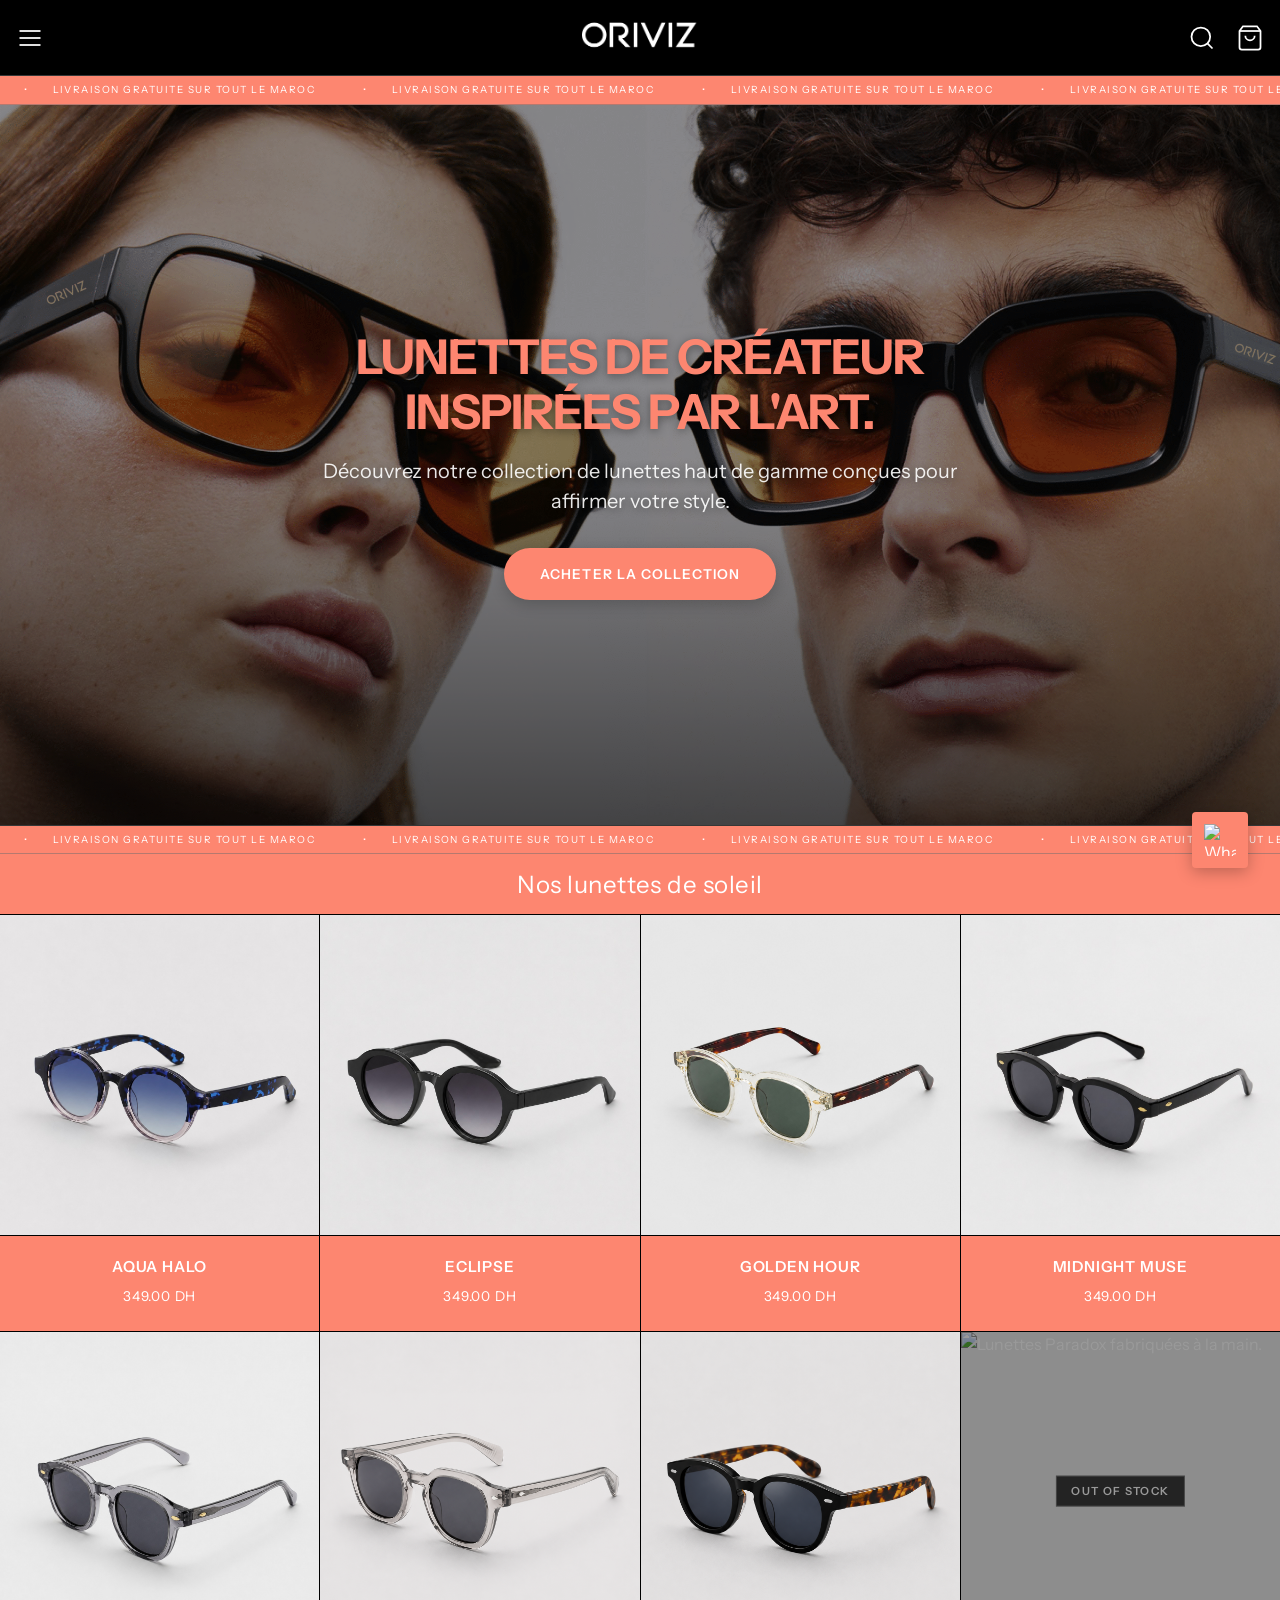
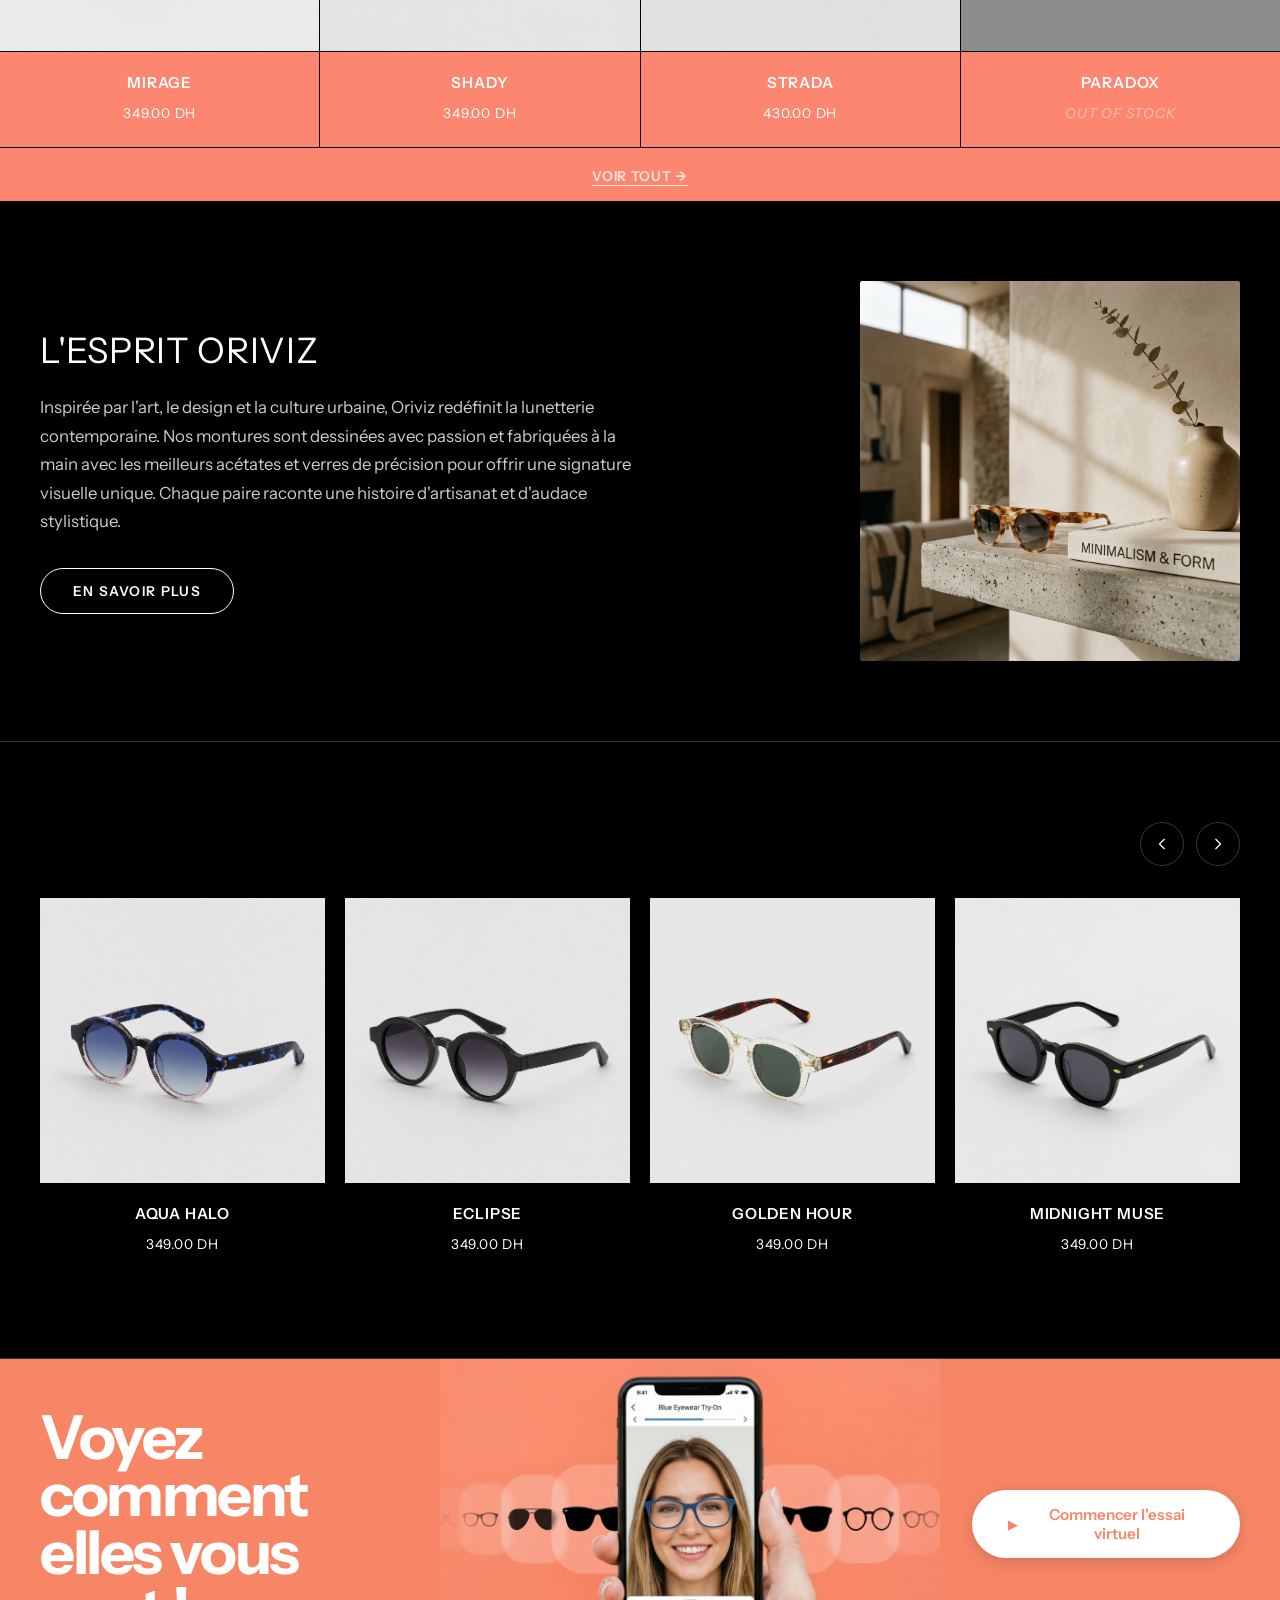
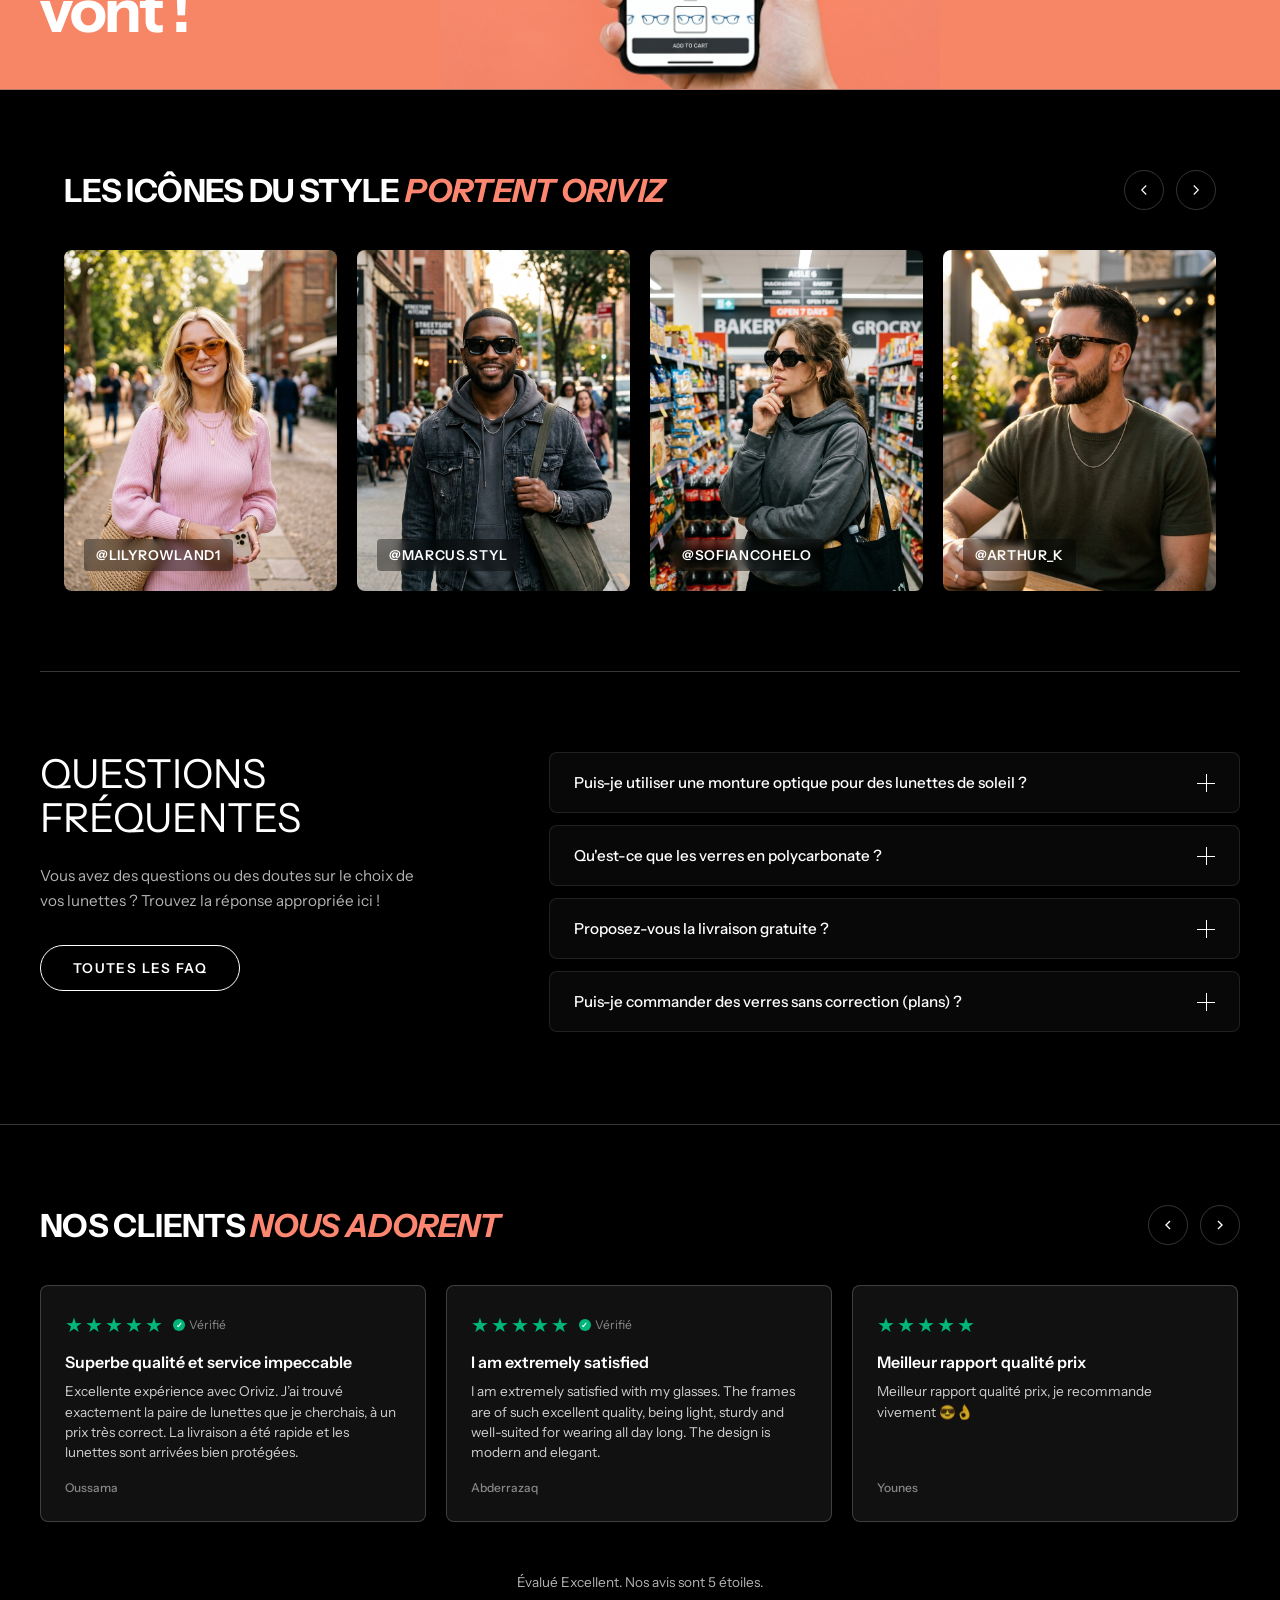
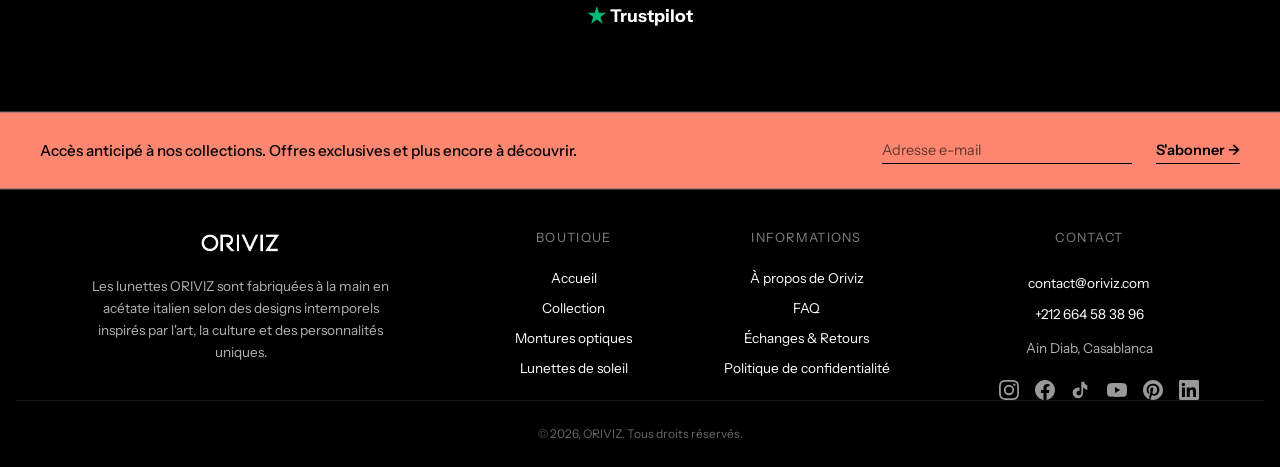
==== commit 7eccb9c9: "Mise à jour des prix, ajout de Paradox, correctif FAQ, WhatsApp et matériaux" ====
--- a/index.html
+++ b/index.html
@@ -200,17 +200,15 @@
     <!-- ===== VIRTUAL TRY-ON BANNER ===== -->
     <section class="virtual-tryon-section">
       <div class="virtual-tryon-container">
-        <div class="virtual-tryon-content">
-          <h2 class="virtual-tryon-title">Voyez comment elles vous vont !</h2>
-          <div class="virtual-tryon-btn-wrapper" id="tryon-wrapper">
-            <button class="virtual-tryon-btn" type="button">
-              <span class="play-icon">&#9654;</span> Commencer l'essai virtuel
-            </button>
-            <span class="virtual-tryon-tooltip">Bientôt disponible !</span>
-          </div>
-        </div>
+        <h2 class="virtual-tryon-title">Voyez comment elles vous vont !</h2>
         <div class="virtual-tryon-image">
           <img src="/images/virtual_tryon_mockup.png" alt="Essai Virtuel Oriviz" loading="lazy">
+        </div>
+        <div class="virtual-tryon-btn-wrapper" id="tryon-wrapper">
+          <button class="virtual-tryon-btn" type="button">
+            <span class="play-icon">&#9654;</span> Commencer l'essai virtuel
+          </button>
+          <span class="virtual-tryon-tooltip">Bientôt disponible !</span>
         </div>
       </div>
     </section>
@@ -235,12 +233,24 @@
           <div class="ugc-handle">@LILYROWLAND1</div>
         </div>
         <div class="ugc-card">
+          <img src="images/ugc_man_1.png" alt="@MARCUS.STYL">
+          <div class="ugc-handle">@MARCUS.STYL</div>
+        </div>
+        <div class="ugc-card">
           <img src="images/ugc_sofia.png" alt="@SOFIANCOHELO">
           <div class="ugc-handle">@SOFIANCOHELO</div>
         </div>
         <div class="ugc-card">
+          <img src="images/ugc_man_2.png" alt="@ARTHUR_K">
+          <div class="ugc-handle">@ARTHUR_K</div>
+        </div>
+        <div class="ugc-card">
           <img src="images/ugc_iris.png" alt="@IRISLOVEUNICORNS">
           <div class="ugc-handle">@IRISLOVEUNICORNS</div>
+        </div>
+        <div class="ugc-card">
+          <img src="images/ugc_man_3.png" alt="@LEO.DESIGN">
+          <div class="ugc-handle">@LEO.DESIGN</div>
         </div>
         <div class="ugc-card">
           <img src="images/ugc_ella.png" alt="@ELLA.CHRISTO">
@@ -309,17 +319,8 @@
             </div>
           </div>
 
-          <div class="accordion-item">
-            <button class="accordion-trigger">
-              <span>Acceptez-vous les cartes de paiement mutuelles ou assurances ?</span>
-              <span class="icon-plus"></span>
-            </button>
-            <div class="accordion-content">
-              <div class="accordion-content-inner">
-                Nous fournissons une facture détaillée et certifiée pour chaque commande afin de vous permettre de demander votre remboursement auprès de votre mutuelle ou assurance santé.
-              </div>
-            </div>
-          </div>
+
+
         </div>
       </div>
     </section>
--- a/css/style.css
+++ b/css/style.css
@@ -143,7 +143,7 @@
 }
 
 .logo-link img {
-  height: 54px;
+  height: 44px;
   width: auto;
   transition: opacity var(--transition-fast);
 }
@@ -636,7 +636,7 @@
 .marquee-track {
   display: flex;
   width: max-content;
-  animation: marquee-scroll 80s linear infinite;
+  animation: marquee-scroll 250s linear infinite;
 }
 
 .marquee-track span {
@@ -710,7 +710,7 @@
 
 @media (max-width: 767px) {
   .hero-slider {
-    aspect-ratio: 4 / 5;
+    aspect-ratio: 2560 / 1350;
   }
 }
 
@@ -919,6 +919,31 @@
 .product-card:hover .product-card-image .img-hover {
   opacity: 1;
 }
+
+/* Out of stock */
+.product-card.out-of-stock {
+  cursor: default;
+}
+.product-card.out-of-stock .product-card-image {
+  opacity: 0.6;
+}
+.out-of-stock-badge {
+  position: absolute;
+  top: 50%;
+  left: 50%;
+  transform: translate(-50%, -50%);
+  background: rgba(0, 0, 0, 0.75);
+  color: #fff;
+  font-size: 0.7rem;
+  font-weight: 600;
+  letter-spacing: 0.12em;
+  text-transform: uppercase;
+  padding: 6px 14px;
+  white-space: nowrap;
+  pointer-events: none;
+  border: 1px solid rgba(255, 255, 255, 0.3);
+}
+
 
 .product-card-info {
   padding: 1.25rem 1rem 1.5rem;
@@ -2104,19 +2129,11 @@
   display: flex;
   align-items: center;
   justify-content: space-between;
-  flex-wrap: wrap;
   gap: 32px;
 }
 
-.virtual-tryon-content {
-  flex: 1 1 500px;
-  padding: 2.5rem 0;
-  display: flex;
-  flex-direction: column;
-  align-items: flex-start;
-  gap: 24px;
-}
-
+/* ── Desktop layout ── */
+/* Titre : colonne gauche, avant l'image */
 .virtual-tryon-title {
   font-size: 3.8rem;
   font-family: 'Instrument Sans', sans-serif;
@@ -2126,11 +2143,38 @@
   color: #ffffff;
   margin: 0;
   text-transform: none;
-}
-
+  flex: 1 1 300px;
+  padding: 2.5rem 0;
+  order: 1;
+}
+
+/* Image : milieu */
+.virtual-tryon-image {
+  flex: 0 0 500px;
+  display: flex;
+  justify-content: center;
+  align-items: flex-end;
+  height: 330px;
+  overflow: hidden;
+  position: relative;
+  order: 2;
+}
+
+.virtual-tryon-image img {
+  height: 100%;
+  width: 100%;
+  object-fit: cover;
+  margin-bottom: 0;
+}
+
+/* Bouton : colonne droite */
 .virtual-tryon-btn-wrapper {
   position: relative;
   display: inline-block;
+  flex: 1 1 200px;
+  display: flex;
+  justify-content: flex-end;
+  order: 3;
 }
 
 .virtual-tryon-btn {
@@ -2197,7 +2241,48 @@
   opacity: 1;
 }
 
-@media (max-width: 768px) {
+/* ── Mobile : titre → image → bouton ── */
+@media (max-width: 991px) {
+  .virtual-tryon-container {
+    flex-direction: column;
+    align-items: center;
+    gap: 0;
+  }
+
+  /* 1. Titre */
+  .virtual-tryon-title {
+    font-size: 2.6rem;
+    line-height: 1.0;
+    letter-spacing: -0.03em;
+    flex: unset;
+    width: 100%;
+    text-align: center;
+    padding: 2rem 0 1.25rem;
+    order: 1;
+  }
+
+  /* 2. Image */
+  .virtual-tryon-image {
+    flex: unset;
+    width: 100%;
+    height: 250px;
+    order: 2;
+  }
+  .virtual-tryon-image img {
+    height: 100%;
+    width: auto;
+    object-fit: contain;
+    margin-bottom: 0;
+  }
+
+  /* 3. Bouton */
+  .virtual-tryon-btn-wrapper {
+    flex: unset;
+    order: 3;
+    justify-content: center;
+    padding: 1.75rem 0 2rem;
+  }
+
   .virtual-tryon-tooltip {
     left: 50%;
     top: calc(100% + 12px);
@@ -2213,46 +2298,6 @@
   }
 }
 
-.virtual-tryon-image {
-  flex: 0 0 500px;
-  display: flex;
-  justify-content: center;
-  align-items: flex-end;
-  height: 330px;
-  overflow: hidden;
-  position: relative;
-}
-
-.virtual-tryon-image img {
-  height: 100%;
-  width: 100%;
-  object-fit: cover;
-  margin-bottom: 0;
-}
-
-@media (max-width: 991px) {
-  .virtual-tryon-content {
-    padding: 2rem 0;
-    align-items: center;
-    text-align: center;
-  }
-  .virtual-tryon-title {
-    font-size: 2.6rem;
-    line-height: 1.0;
-    letter-spacing: -0.03em;
-  }
-  .virtual-tryon-image {
-    flex: 1 1 100%;
-    height: 250px;
-  }
-  .virtual-tryon-image img {
-    height: 100%;
-    width: auto;
-    object-fit: contain;
-    margin-bottom: 0;
-  }
-}
-
 @media (max-width: 480px) {
   .virtual-tryon-title {
     font-size: 2.1rem;
@@ -2263,6 +2308,8 @@
     font-size: 0.85rem;
   }
 }
+
+
 
 /* ============================================
    BRAND STORY SECTION
@@ -2378,9 +2425,15 @@
   justify-content: center;
   box-shadow: 0 4px 16px rgba(0, 0, 0, 0.25);
   z-index: 9999;
-  transition: transform 0.25s ease, background-color 0.25s ease;
+  transition: transform 0.25s ease, background-color 0.25s ease, opacity 0.25s ease, visibility 0.25s ease;
   cursor: pointer;
   text-decoration: none;
+}
+
+body.drawer-open #whatsapp-float {
+  opacity: 0;
+  visibility: hidden;
+  pointer-events: none;
 }
 
 #whatsapp-float:hover {
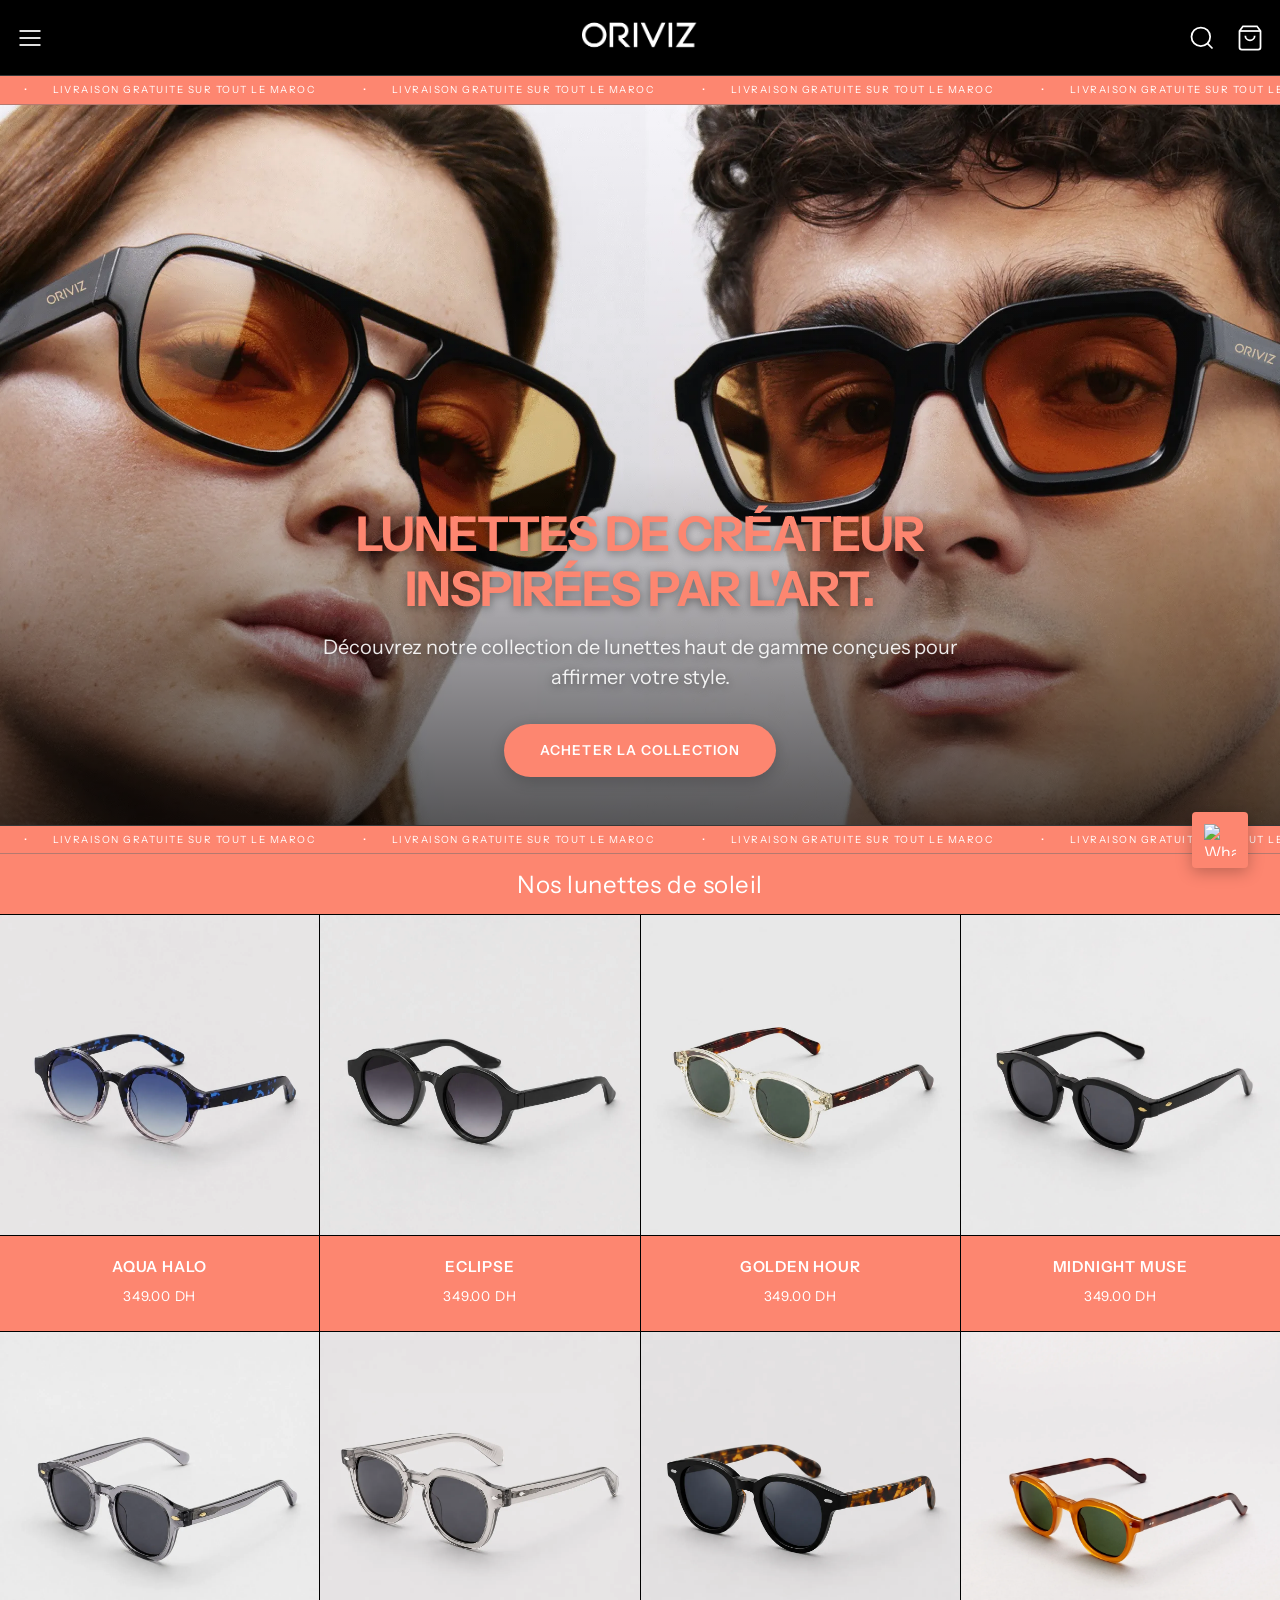
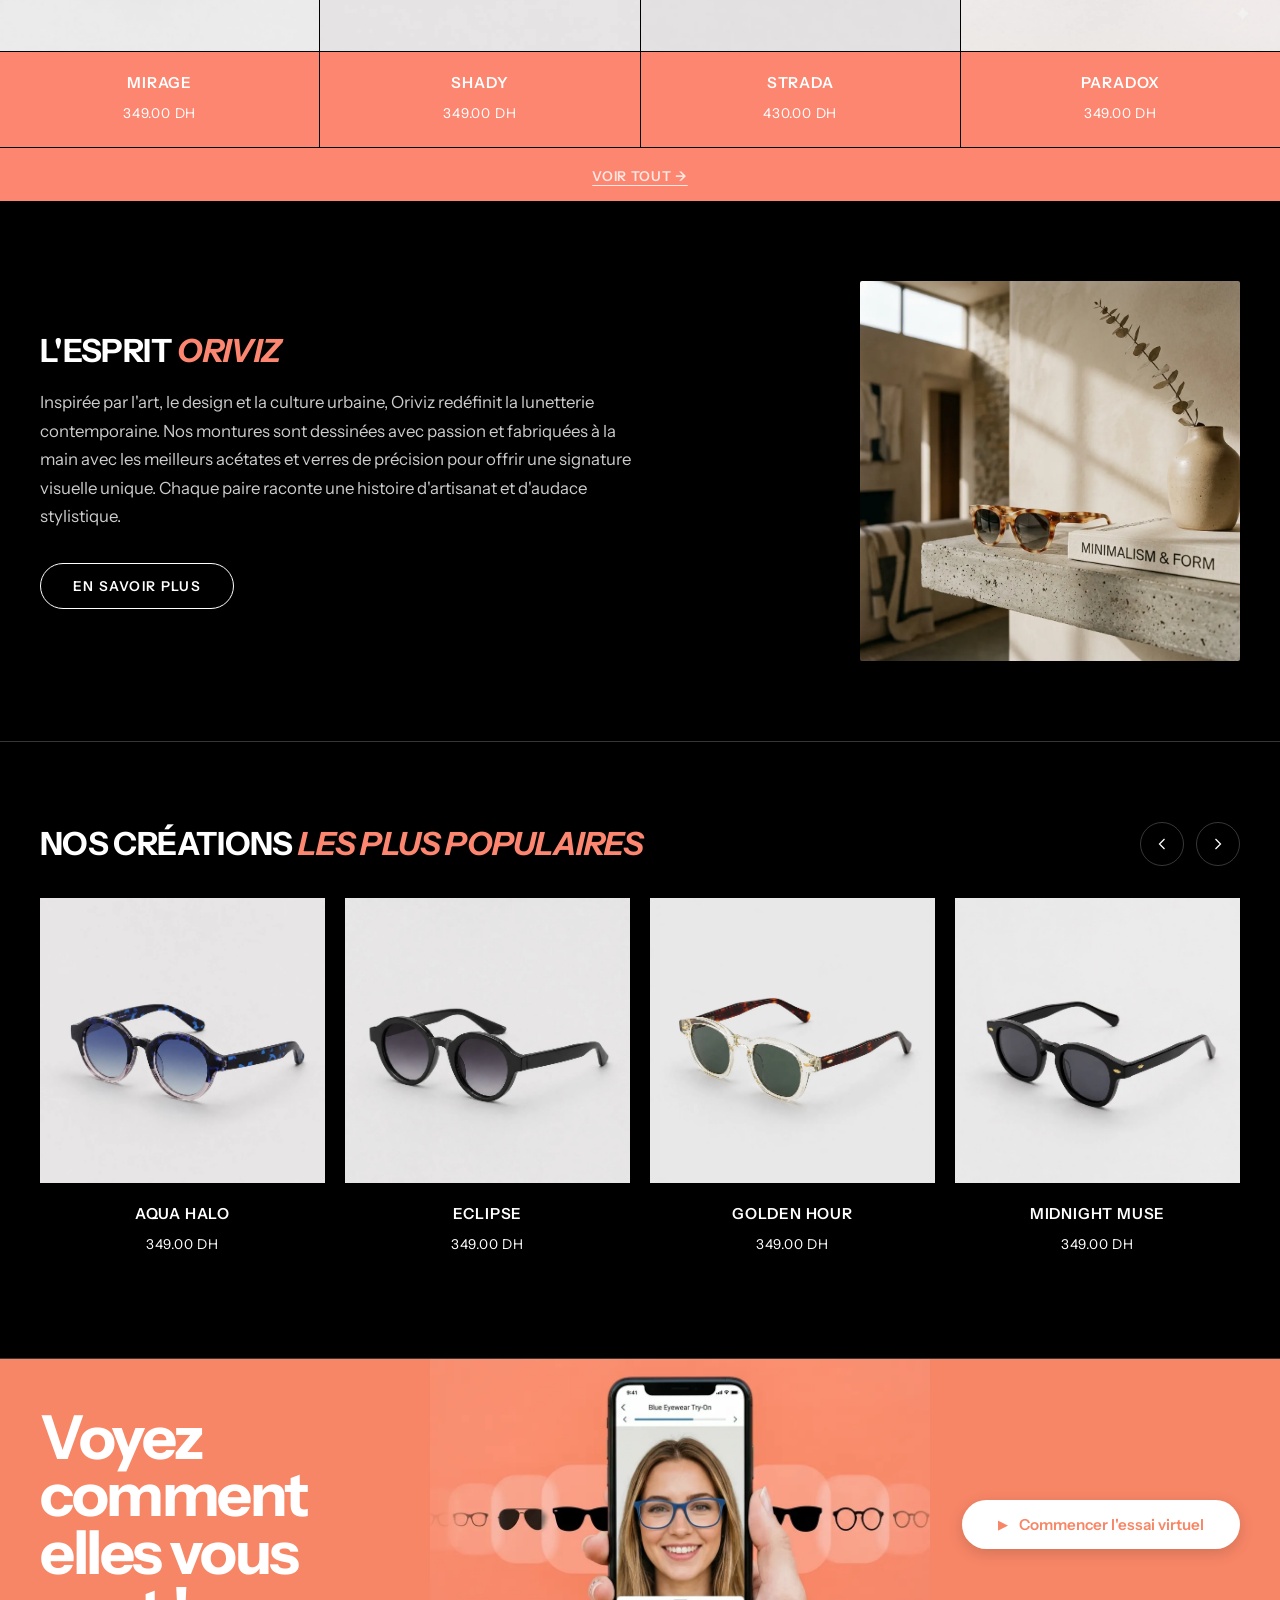
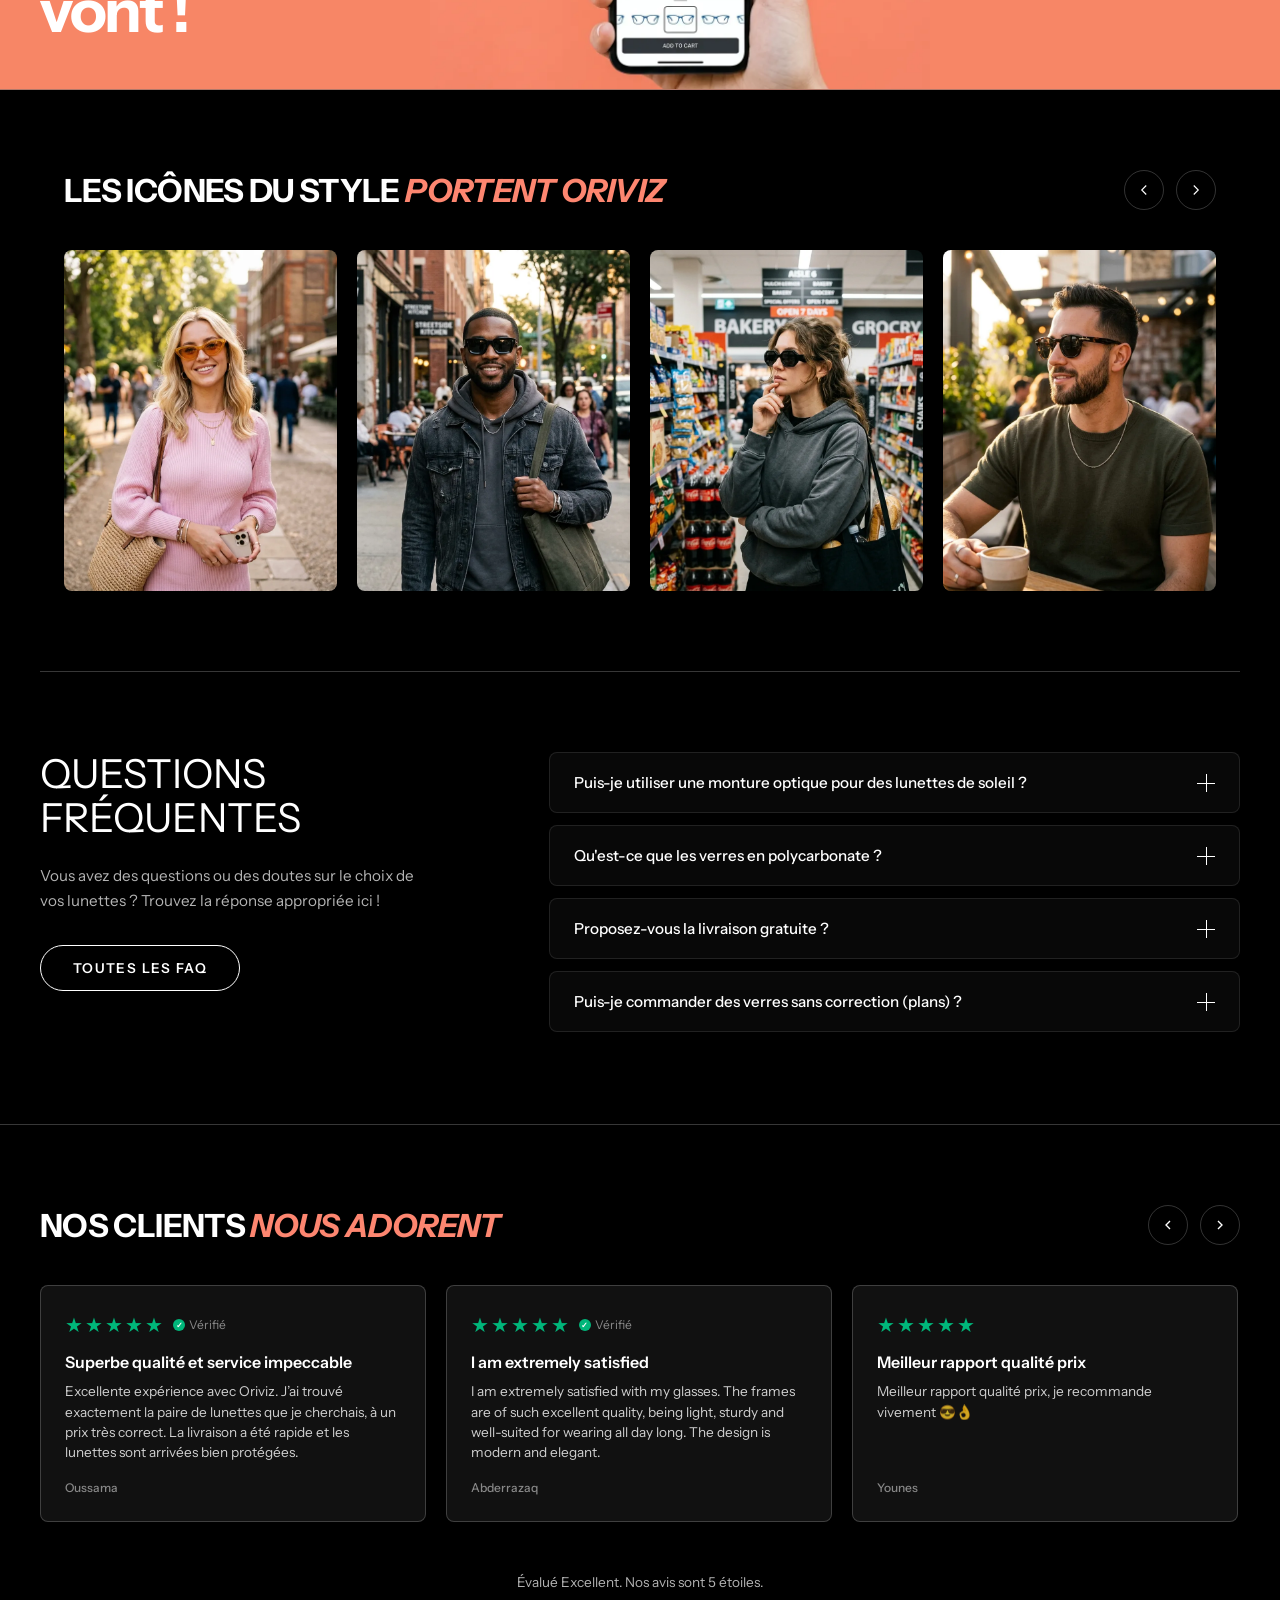
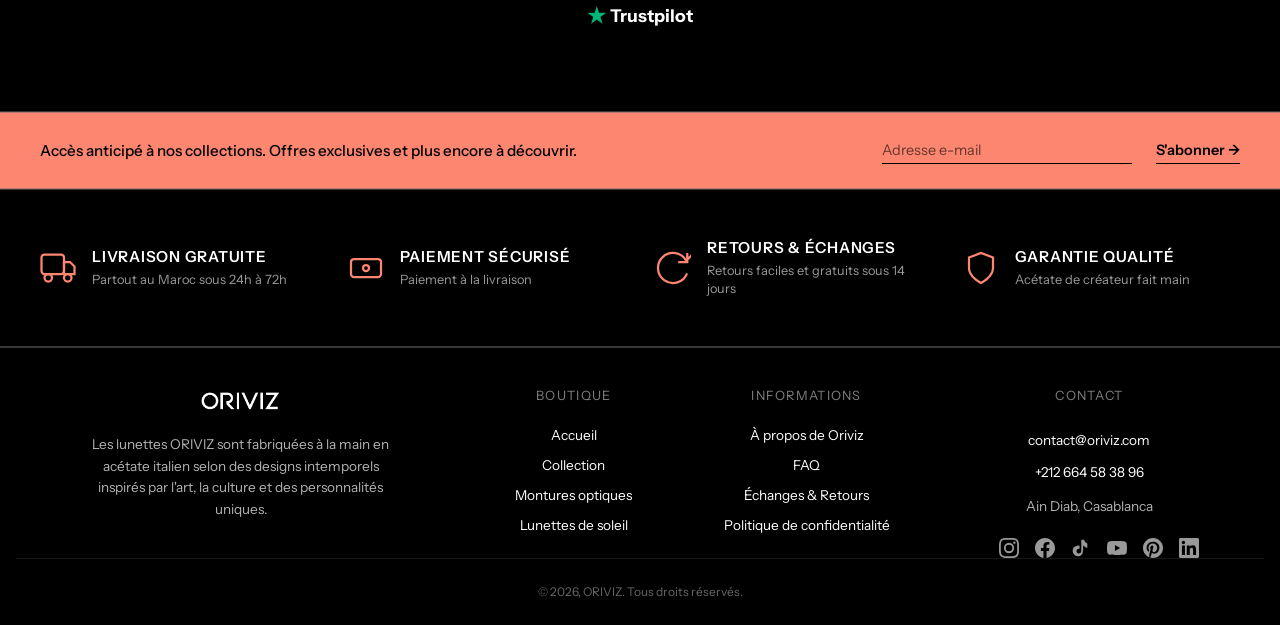
==== commit 796d66ac: "feat: add reassurance banner to all pages + slim mobile header" ====
--- a/index.html
+++ b/index.html
@@ -2,6 +2,15 @@
 <html lang="fr">
 <head>
   <meta charset="UTF-8">
+  <!-- Google tag (gtag.js) — Google Analytics GA4 -->
+  <script async src="https://www.googletagmanager.com/gtag/js?id=G-B187VV1RZ8"></script>
+  <script>
+    window.dataLayer = window.dataLayer || [];
+    function gtag(){dataLayer.push(arguments);}
+    gtag('js', new Date());
+    gtag('config', 'G-B187VV1RZ8');
+  </script>
+  <meta name="google-site-verification" content="adWeaHa-6d7JbkkgLvf3y-_S7iyGTeIRB60GRNZySuM" />
   <meta name="viewport" content="width=device-width, initial-scale=1.0">
   <meta name="description" content="ORIVIZ — Lunettes de créateur fabriquées à la main en acétate italien. Montures optiques et lunettes de soleil premium inspirées par l'art, livrées gratuitement au Maroc.">
   <meta name="keywords" content="lunettes maroc, lunettes de soleil maroc, montures optiques maroc, lunettes créateur, acétate italien, lunettes haut de gamme, oriviz, eyewear casablanca, acheter lunettes en ligne maroc, lunettes de vue maroc">
@@ -9,11 +18,13 @@
   <meta property="og:title" content="ORIVIZ | Lunettes de Créateur Fabriquées à la Main — Maroc">
   <meta property="og:description" content="Découvrez les lunettes ORIVIZ fabriquées artisanalement en acétate italien. Livraison gratuite sur tout le Maroc.">
   <meta property="og:type" content="website">
+  <meta property="og:url" content="https://oriviz.com/">
+  <meta property="og:image" content="https://oriviz.com/images/hero.webp">
   <meta property="og:locale" content="fr_MA">
   <meta name="twitter:card" content="summary_large_image">
   <meta name="twitter:title" content="ORIVIZ | Lunettes de Créateur — Maroc">
   <meta name="twitter:description" content="Lunettes premium fabriquées à la main, inspirées par l'art et la culture. Livraison gratuite au Maroc.">
-  <title>ORIVIZ | Official website – Oriviz</title>
+  <title>ORIVIZ | Lunettes de Créateur Artisanales en Acétate Italien — Maroc</title>
   <link rel="stylesheet" href="css/style.css">
   <link rel="icon" type="image/png" href="/images/favicon.png">
 </head>
@@ -25,7 +36,7 @@
   <!-- ====== MENU DRAWER ====== -->
   <aside class="menu-drawer" aria-label="Navigation menu">
     <div class="drawer-header">
-      <span style="font-size:0.85rem;">Menu</span>
+      
       <button id="btn-menu-close" class="drawer-close" aria-label="Close menu">
         <svg viewBox="0 0 24 24" stroke="currentColor" fill="none" stroke-width="1.5"><line x1="18" y1="6" x2="6" y2="18"/><line x1="6" y1="6" x2="18" y2="18"/></svg>
         Fermer
@@ -76,7 +87,7 @@
         <button id="search-close" style="font-size:0.85rem;opacity:0.6;">ÉCHAP</button>
       </div>
       <div id="search-results" class="search-results"></div>
-      <div class="search-close-hint">Appuyez sur ÉCHAP ou cliquez à l'extérieur pour fermer</div>
+      <div class="search-close-hint">Cliquez à l'extérieur pour fermer</div>
     </div>
   </div>
 
@@ -162,26 +173,26 @@
     <section class="brand-story-section">
       <div class="brand-story-container">
         <div class="brand-story-content">
-          <h2 class="brand-story-title">L'Esprit Oriviz</h2>
+          <h2 class="ugc-title" style="margin-bottom: 20px; margin-top: 0;">L'Esprit <span class="italic-accent">Oriviz</span></h2>
           <p class="brand-story-text">
             Inspirée par l'art, le design et la culture urbaine, Oriviz redéfinit la lunetterie contemporaine. Nos montures sont dessinées avec passion et fabriquées à la main avec les meilleurs acétates et verres de précision pour offrir une signature visuelle unique. Chaque paire raconte une histoire d'artisanat et d'audace stylistique.
           </p>
           <a href="/about" class="brand-story-btn">En savoir plus</a>
         </div>
         <div class="brand-story-image-wrap">
-          <img src="/images/oriviz-brand.png" alt="L'Esprit Oriviz" loading="lazy">
-        </div>
-      </div>
-    </section>
-
-
-
-
-
-
-    <!-- ===== PRODUCT CAROUSEL SECTION ===== -->
+          <img src="/images/oriviz-brand.webp" alt="L'Esprit Oriviz" loading="lazy">
+        </div>
+      </div>
+    </section>
+
+
+
+
+
+
     <section class="product-carousel-section">
       <div class="product-carousel-header">
+        <h2 class="ugc-title">Nos créations <span class="italic-accent">les plus populaires</span></h2>
         <div class="product-carousel-nav">
           <button id="prod-prev" class="prod-nav-btn" aria-label="Précédent">
             <svg viewBox="0 0 24 24" fill="none" stroke="currentColor" stroke-width="1.5"><polyline points="15 18 9 12 15 6"/></svg>
@@ -202,7 +213,7 @@
       <div class="virtual-tryon-container">
         <h2 class="virtual-tryon-title">Voyez comment elles vous vont !</h2>
         <div class="virtual-tryon-image">
-          <img src="/images/virtual_tryon_mockup.png" alt="Essai Virtuel Oriviz" loading="lazy">
+          <img src="/images/virtual_tryon_mockup.webp" alt="Essai Virtuel Oriviz" loading="lazy">
         </div>
         <div class="virtual-tryon-btn-wrapper" id="tryon-wrapper">
           <button class="virtual-tryon-btn" type="button">
@@ -229,32 +240,25 @@
       
       <div class="ugc-carousel-container" id="ugc-carousel">
         <div class="ugc-card">
-          <img src="images/ugc_lily.png" alt="@LILYROWLAND1">
-          <div class="ugc-handle">@LILYROWLAND1</div>
-        </div>
-        <div class="ugc-card">
-          <img src="images/ugc_man_1.png" alt="@MARCUS.STYL">
-          <div class="ugc-handle">@MARCUS.STYL</div>
-        </div>
-        <div class="ugc-card">
-          <img src="images/ugc_sofia.png" alt="@SOFIANCOHELO">
-          <div class="ugc-handle">@SOFIANCOHELO</div>
-        </div>
-        <div class="ugc-card">
-          <img src="images/ugc_man_2.png" alt="@ARTHUR_K">
-          <div class="ugc-handle">@ARTHUR_K</div>
-        </div>
-        <div class="ugc-card">
-          <img src="images/ugc_iris.png" alt="@IRISLOVEUNICORNS">
-          <div class="ugc-handle">@IRISLOVEUNICORNS</div>
-        </div>
-        <div class="ugc-card">
-          <img src="images/ugc_man_3.png" alt="@LEO.DESIGN">
-          <div class="ugc-handle">@LEO.DESIGN</div>
-        </div>
-        <div class="ugc-card">
-          <img src="images/ugc_ella.png" alt="@ELLA.CHRISTO">
-          <div class="ugc-handle">@ELLA.CHRISTO</div>
+          <img src="images/ugc_lily.webp" alt="Style Oriviz">
+        </div>
+        <div class="ugc-card">
+          <img src="images/ugc_man_1.webp" alt="Style Oriviz">
+        </div>
+        <div class="ugc-card">
+          <img src="images/ugc_sofia.webp" alt="Style Oriviz">
+        </div>
+        <div class="ugc-card">
+          <img src="images/ugc_man_2.webp" alt="Style Oriviz">
+        </div>
+        <div class="ugc-card">
+          <img src="images/ugc_iris.webp" alt="Style Oriviz">
+        </div>
+        <div class="ugc-card">
+          <img src="images/ugc_man_3.webp" alt="Style Oriviz">
+        </div>
+        <div class="ugc-card">
+          <img src="images/ugc_ella.webp" alt="Style Oriviz">
         </div>
       </div>
     </section>
@@ -425,6 +429,56 @@
       </div>
     </section>
 
+    <!-- ===== REASSURANCE BANNER ===== -->
+    <section class="reassurance-section">
+      <div class="reassurance-container">
+        <div class="reassurance-item">
+          <svg class="reassurance-icon" viewBox="0 0 24 24" fill="none" stroke="currentColor" stroke-width="1.5">
+            <rect x="1" y="3" width="15" height="13" rx="2" ry="2" />
+            <polygon points="16 8 20 8 23 11 23 16 16 16 16 8" />
+            <circle cx="5.5" cy="18.5" r="2.5" />
+            <circle cx="18.5" cy="18.5" r="2.5" />
+          </svg>
+          <div class="reassurance-content">
+            <h4>Livraison Gratuite</h4>
+            <p>Partout au Maroc sous 24h à 72h</p>
+          </div>
+        </div>
+        
+        <div class="reassurance-item">
+          <svg class="reassurance-icon" viewBox="0 0 24 24" fill="none" stroke="currentColor" stroke-width="1.5">
+            <rect x="2" y="6" width="20" height="12" rx="2" />
+            <circle cx="12" cy="12" r="2" />
+            <path d="M6 12h.01M18 12h.01" />
+          </svg>
+          <div class="reassurance-content">
+            <h4>Paiement Sécurisé</h4>
+            <p>Paiement à la livraison</p>
+          </div>
+        </div>
+        
+        <div class="reassurance-item">
+          <svg class="reassurance-icon" viewBox="0 0 24 24" fill="none" stroke="currentColor" stroke-width="1.5">
+            <path d="M21.5 2v6h-6M21.34 15.57a10 10 0 1 1-.57-8.38l5.67-5.67" />
+          </svg>
+          <div class="reassurance-content">
+            <h4>Retours &amp; Échanges</h4>
+            <p>Retours faciles et gratuits sous 14 jours</p>
+          </div>
+        </div>
+        
+        <div class="reassurance-item">
+          <svg class="reassurance-icon" viewBox="0 0 24 24" fill="none" stroke="currentColor" stroke-width="1.5">
+            <path d="M12 22s8-4 8-10V5l-8-3-8 3v7c0 6 8 10 8 10z" />
+          </svg>
+          <div class="reassurance-content">
+            <h4>Garantie Qualité</h4>
+            <p>Acétate de créateur fait main</p>
+          </div>
+        </div>
+      </div>
+    </section>
+
   </main>
 
   <!-- ====== FOOTER ====== -->
--- a/css/style.css
+++ b/css/style.css
@@ -706,11 +706,13 @@
   position: relative;
   width: 100%;
   aspect-ratio: 16 / 9;
+  min-height: 420px;
 }
 
 @media (max-width: 767px) {
   .hero-slider {
-    aspect-ratio: 2560 / 1350;
+    aspect-ratio: 4 / 5;
+    min-height: 520px;
   }
 }
 
@@ -729,12 +731,13 @@
   width: 100%;
   height: 100%;
   object-fit: cover;
+  object-position: center top;
 }
 
 .hero-overlay {
   position: absolute;
   inset: 0;
-  background: linear-gradient(to top, rgba(0,0,0,0.5) 0%, transparent 50%);
+  background: linear-gradient(to top, rgba(0,0,0,0.65) 0%, rgba(0,0,0,0.1) 50%, transparent 100%);
 }
 
 .hero-content {
@@ -743,11 +746,11 @@
   display: flex;
   flex-direction: column;
   align-items: center;
-  justify-content: center;
+  justify-content: flex-end;
   text-align: center;
-  padding: 24px;
+  padding: 48px 24px;
   z-index: 10;
-  background: rgba(0, 0, 0, 0.45);
+  background: transparent;
 }
 
 .hero-title {
@@ -794,15 +797,20 @@
 
 @media (max-width: 767px) {
   .hero-title {
-    font-size: 2.2rem;
+    font-size: 1.8rem;
+    margin-bottom: 12px;
   }
   .hero-desc {
-    font-size: 1rem;
-    margin-bottom: 24px;
+    font-size: 0.95rem;
+    margin-bottom: 20px;
   }
   .hero-cta-btn {
     padding: 12px 28px;
     font-size: 0.8rem;
+  }
+  .hero-content {
+    justify-content: flex-end;
+    padding-bottom: 40px;
   }
 }
 
@@ -890,6 +898,9 @@
   cursor: pointer;
   position: relative;
   overflow: hidden;
+  display: block;
+  color: inherit;
+  text-decoration: none;
 }
 
 .product-card-image {
@@ -2045,7 +2056,7 @@
   max-width: 1200px;
   margin: 0 auto 2rem;
   display: flex;
-  justify-content: flex-end;
+  justify-content: space-between;
   align-items: center;
 }
 
@@ -2191,6 +2202,7 @@
   gap: 12px;
   transition: transform 0.25s, background-color 0.25s;
   box-shadow: 0 4px 15px rgba(0,0,0,0.15);
+  white-space: nowrap;
 }
 
 .virtual-tryon-btn:hover {
@@ -2304,8 +2316,8 @@
     line-height: 1.0;
   }
   .virtual-tryon-btn {
-    padding: 12px 28px;
-    font-size: 0.85rem;
+    padding: 12px 20px;
+    font-size: 0.8rem;
   }
 }
 
@@ -2394,17 +2406,32 @@
     padding: 3.5rem 24px;
   }
   .brand-story-container {
-    flex-direction: column;
+    display: grid;
+    grid-template-columns: 1fr;
+    justify-items: center;
     text-align: center;
-    gap: 32px;
+    gap: 20px;
   }
   .brand-story-content {
-    flex: 1 1 100%;
-    max-width: 100%;
-  }
-  .brand-story-image-wrap {
-    flex: 1 1 100%;
+    display: contents;
+  }
+  .brand-story-container .ugc-title {
+    order: 1;
+    margin-bottom: 10px !important;
+  }
+  .brand-story-container .brand-story-text {
+    order: 2;
+    margin-bottom: 10px;
+  }
+  .brand-story-container .brand-story-image-wrap {
+    order: 3;
+    flex: unset;
     max-width: 280px;
+    margin-bottom: 10px;
+  }
+  .brand-story-container .brand-story-btn {
+    order: 4;
+    margin-top: 0 !important;
   }
 }
 
@@ -2457,3 +2484,98 @@
     height: 24px;
   }
 }
+
+@media (max-width: 767px) {
+  :root {
+    --header-height: 52px;
+  }
+  .header-inner {
+    padding: 0 0.75rem;
+    gap: 0;
+  }
+  .logo-link img {
+    height: 28px;
+  }
+  .header-btn {
+    padding: 0.3rem 0.4rem;
+  }
+  .header-btn svg {
+    width: 22px;
+    height: 22px;
+  }
+  .header-left,
+  .header-right {
+    gap: 0.25rem;
+  }
+  .ugc-title {
+    font-size: 1.4rem;
+  }
+}
+
+/* ============================================
+   REASSURANCE BANNER
+   ============================================ */
+.reassurance-section {
+  background-color: var(--color-bg);
+  border-top: var(--gridline-width) solid var(--border-color);
+  border-bottom: var(--gridline-width) solid var(--border-color);
+  padding: 3rem 24px;
+}
+
+.reassurance-container {
+  max-width: 1200px;
+  margin: 0 auto;
+  display: grid;
+  grid-template-columns: repeat(4, 1fr);
+  gap: 30px;
+}
+
+.reassurance-item {
+  display: flex;
+  align-items: center;
+  gap: 16px;
+}
+
+.reassurance-icon {
+  width: 36px;
+  height: 36px;
+  color: var(--color-accent);
+  flex-shrink: 0;
+}
+
+.reassurance-content h4 {
+  font-size: 0.95rem;
+  font-weight: 600;
+  text-transform: uppercase;
+  letter-spacing: 0.05em;
+  margin: 0 0 4px 0;
+  color: var(--color-text);
+}
+
+.reassurance-content p {
+  font-size: 0.8rem;
+  opacity: 0.6;
+  margin: 0;
+  line-height: 1.4;
+  color: var(--color-text);
+}
+
+@media (max-width: 991px) {
+  .reassurance-container {
+    grid-template-columns: repeat(2, 1fr);
+    gap: 40px 20px;
+  }
+}
+
+@media (max-width: 576px) {
+  .reassurance-container {
+    grid-template-columns: 1fr;
+    gap: 30px;
+  }
+  .reassurance-item {
+    justify-content: center;
+    text-align: center;
+    flex-direction: column;
+    gap: 12px;
+  }
+}
